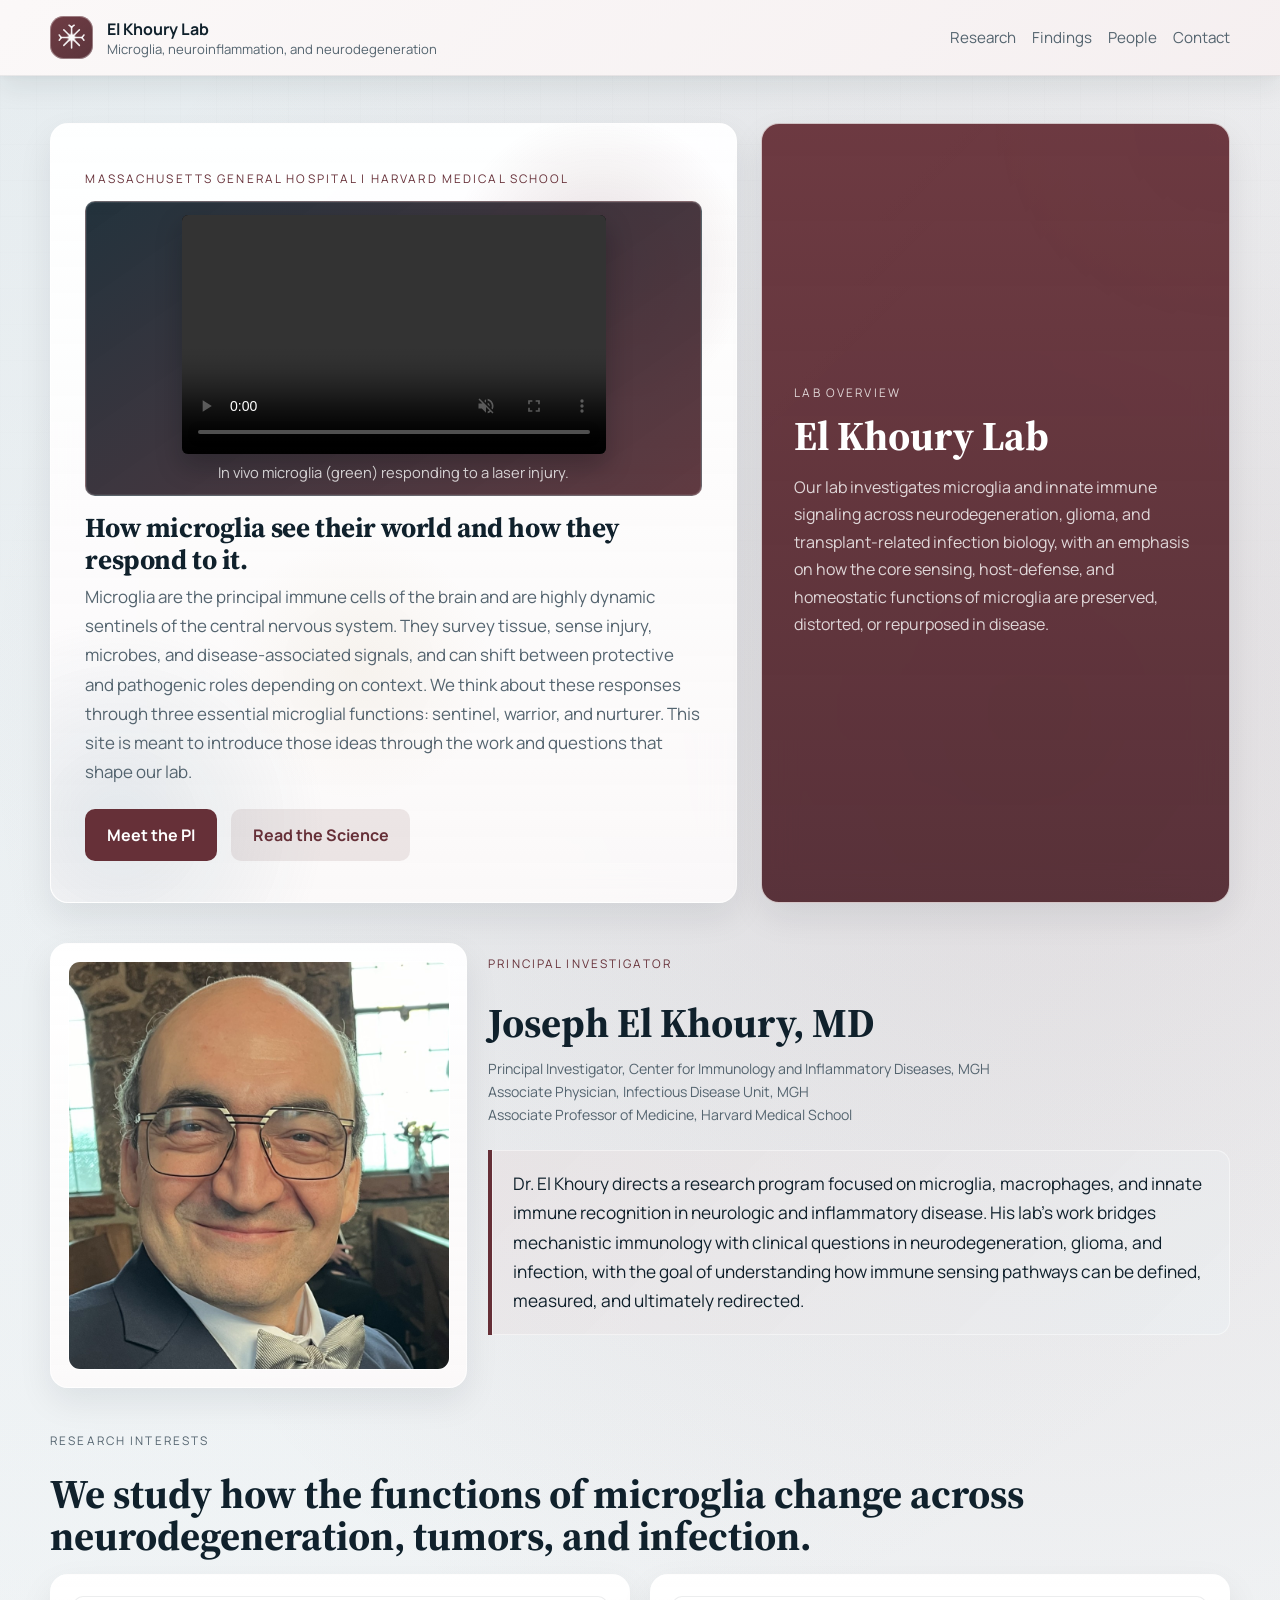
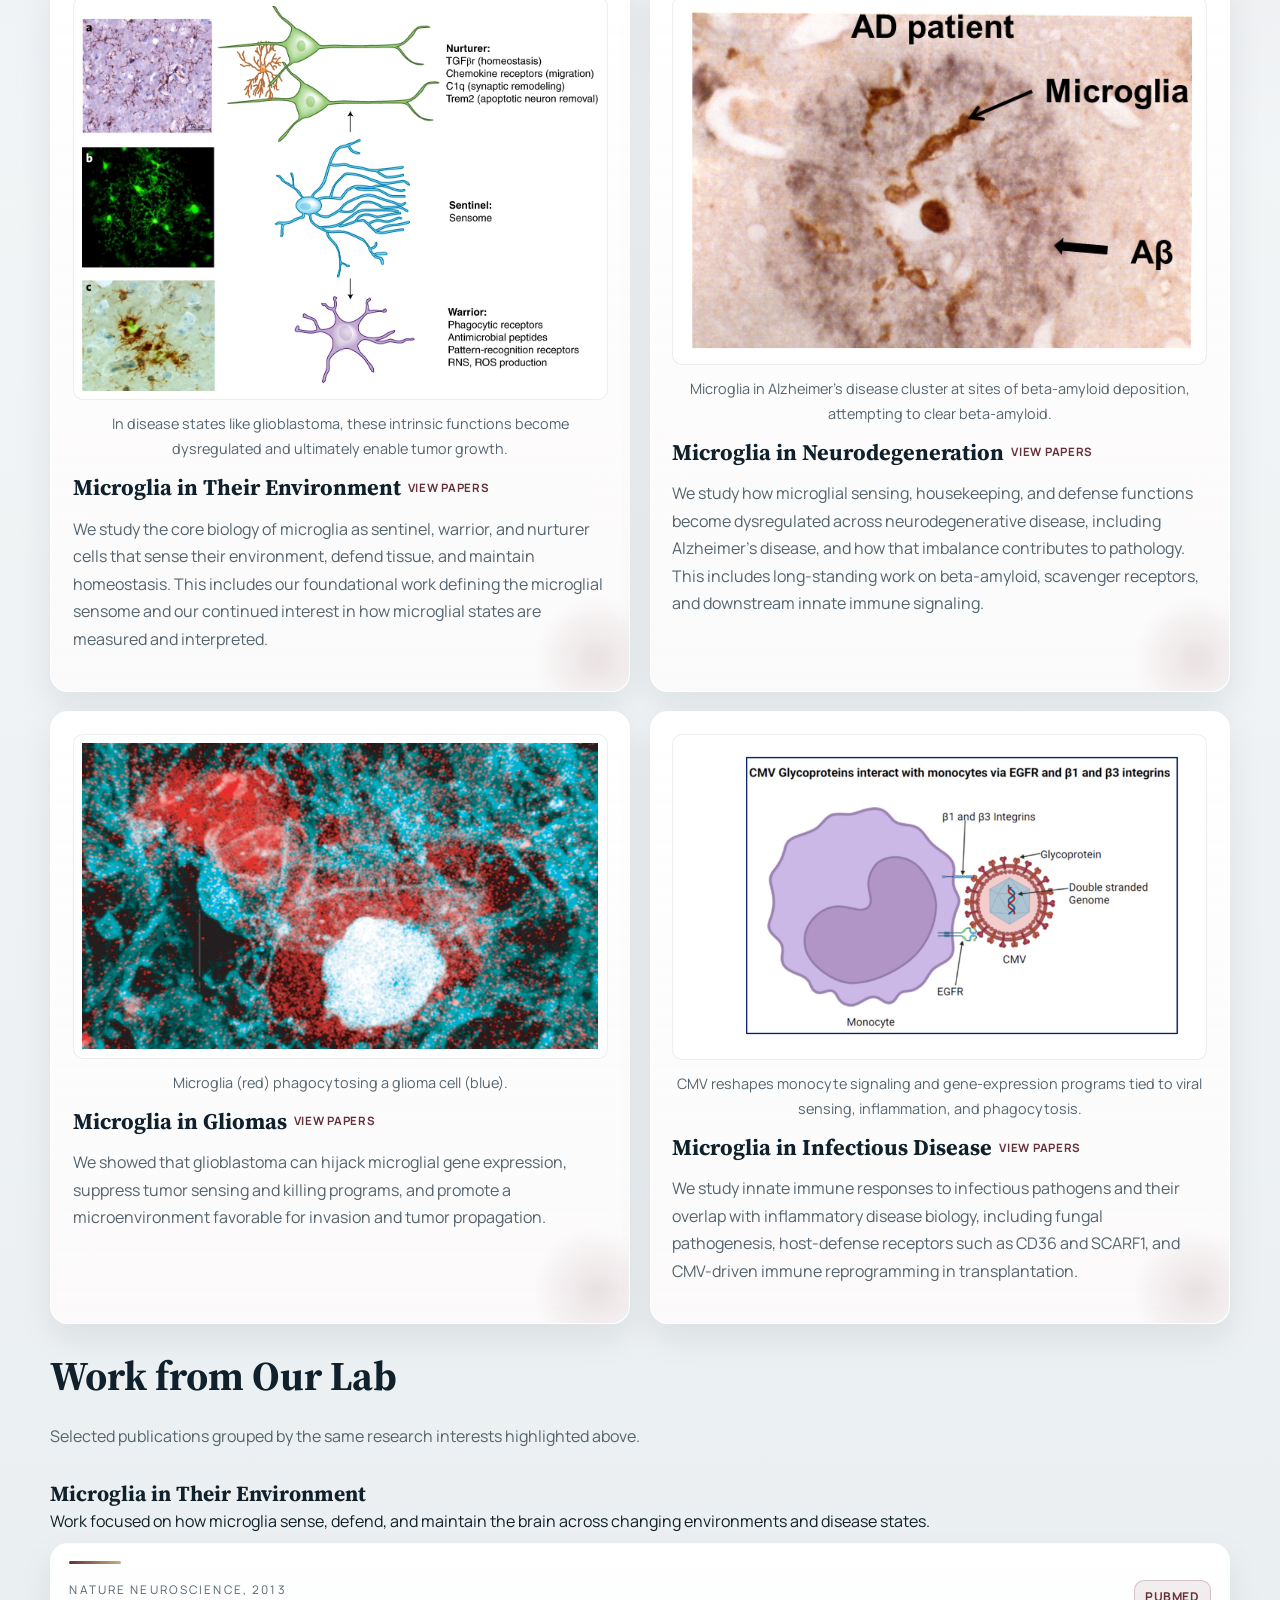
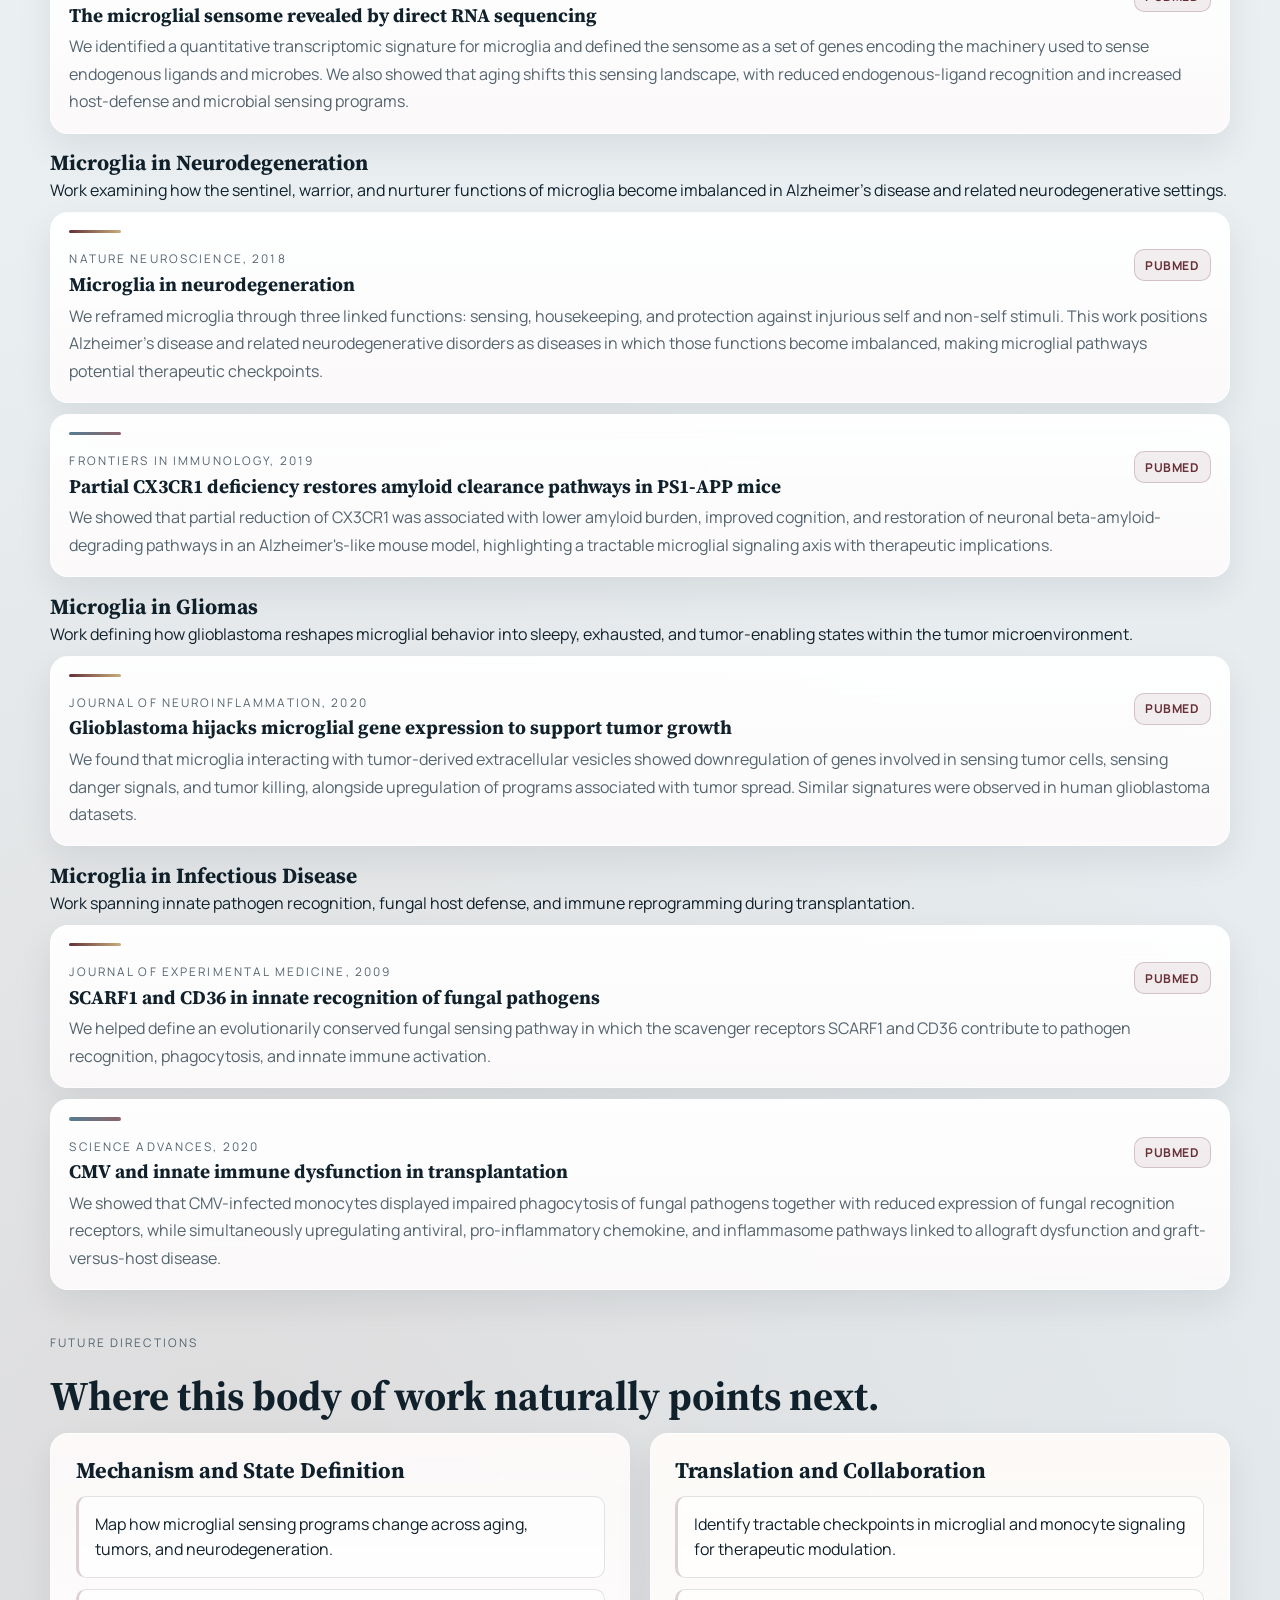
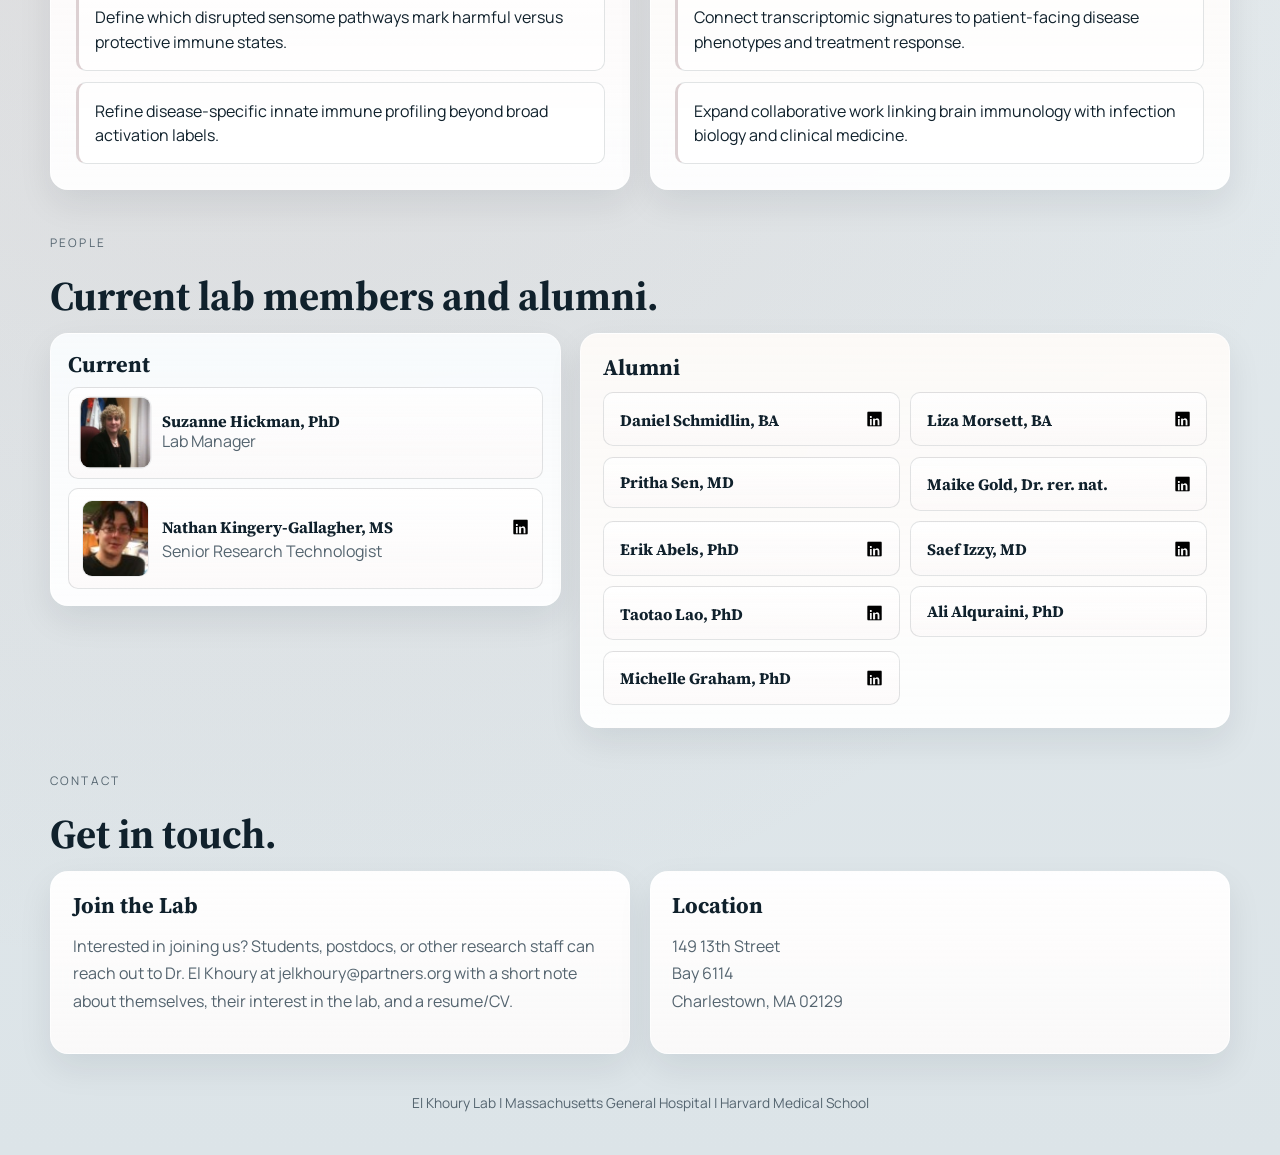
==== index.html @ 95e41a22 "Rename index.html.html to index.html" ====
<!DOCTYPE html>
<html lang="en">
<head>
  <meta charset="UTF-8">
  <meta name="viewport" content="width=device-width, initial-scale=1.0">
  <!--
    Editing guide:
    1. Most text you may want to change is inside the <main> section below.
    2. Search for: HERO TEXT, PI SECTION, RESEARCH INTERESTS, LAB FINDINGS, PEOPLE, or CONTACT.
    3. Replace only the words between tags like <h2>...</h2> or <p>...</p>.
    4. Leave class names alone unless you also want to change the page design.
    5. Image files can be swapped by replacing the file name inside img src="...".
  -->
  <title>El Khoury Lab | Microglia and Neuroinflammation</title>
  <meta
    name="description"
    content="The El Khoury Lab studies neuroinflammation, Alzheimer's disease, glioblastoma, and transplant infections through the lens of microglial and innate immune biology."
  >
  <link rel="preconnect" href="https://fonts.googleapis.com">
  <link rel="preconnect" href="https://fonts.gstatic.com" crossorigin>
  <link href="https://fonts.googleapis.com/css2?family=Manrope:wght@400;500;600;700&family=Source+Serif+4:wght@400;600;700&display=swap" rel="stylesheet">
  <link rel="stylesheet" href="styles.css">
</head>
<body>
  <div class="site-shell">
    <header class="hero" id="top">
      <!-- TOP NAVIGATION -->
      <nav class="topbar">
        <a class="brand" href="#top">
          <span class="brand-mark" aria-hidden="true">
            <svg viewBox="0 0 48 48" role="img" focusable="false">
              <circle cx="24" cy="24" r="5"></circle>
              <path d="M24 19V8"></path>
              <path d="M24 29v11"></path>
              <path d="M19 24H8"></path>
              <path d="M29 24h11"></path>
              <path d="M20.5 20.5 12 12"></path>
              <path d="m27.5 27.5 8.5 8.5"></path>
              <path d="m27.5 20.5 8.5-8.5"></path>
              <path d="m20.5 27.5-8.5 8.5"></path>
              <path d="M24 8 20 5"></path>
              <path d="M24 8 28 5"></path>
              <path d="M40 24 43 20"></path>
              <path d="M40 24 43 28"></path>
              <path d="M8 24 5 20"></path>
              <path d="M8 24 5 28"></path>
            </svg>
          </span>
          <span>
            <strong>El Khoury Lab</strong>
            <em>Microglia, neuroinflammation, and neurodegeneration</em>
          </span>
        </a>
        <button class="menu-toggle" type="button" aria-expanded="false" aria-controls="nav-links">
          Menu
        </button>
        <div class="nav-links" id="nav-links">
          <a href="#research">Research</a>
          <a href="#findings">Findings</a>
          <a href="#team">People</a>
          <a href="#contact">Contact</a>
        </div>
      </nav>

      <div class="hero-grid">
        <!-- HERO TEXT: edit this short front-page introduction -->
        <section class="hero-copy">
          <p class="eyebrow">Massachusetts General Hospital | Harvard Medical School</p>
          <!-- HERO VIDEO -->
          <figure class="hero-video-placeholder">
            <video
              class="hero-video"
              autoplay
              muted
              loop
              playsinline
              controls
              preload="metadata"
            >
              <source src="microglia_green_motion.mp4" type="video/mp4">
            </video>
            <figcaption>In vivo microglia (green) responding to a laser injury.</figcaption>
          </figure>
          <h1 class="hero-title">How microglia see their world and how they respond to it.</h1>
          <p class="hero-intro">
            Microglia are the principal immune cells of the brain and are highly dynamic sentinels of the
            central nervous system. They survey tissue, sense injury, microbes, and disease-associated signals,
            and can shift between protective and pathogenic roles depending on context. We think about these responses
            through three essential microglial functions: sentinel, warrior, and nurturer. This site is meant to
            introduce those ideas through the work and questions that shape our lab.
          </p>
          <div class="hero-actions">
            <a class="button button-primary" href="#pi-spotlight">Meet the PI</a>
            <a class="button button-secondary" href="#findings">Read the Science</a>
          </div>
        </section>

        <!-- HERO SIDE PANEL: brief summary of the lab -->
        <aside class="hero-panel">
          <p class="panel-kicker">Lab Overview</p>
          <h2>El Khoury Lab</h2>
          <p>
            Our lab investigates microglia and innate immune signaling across neurodegeneration,
            glioma, and transplant-related infection biology, with an emphasis on how the core sensing,
            host-defense, and homeostatic functions of microglia are preserved, distorted, or repurposed in disease.
          </p>
        </aside>
      </div>
    </header>

    <main>
      <!-- PI SECTION -->
      <section class="section spotlight-grid" id="pi-spotlight">
        <div class="portrait-card">
          <img class="portrait-photo" src="Joe_cropped_v4.png" alt="Joseph El Khoury, MD">
        </div>
        <div class="spotlight-copy">
          <p class="eyebrow">Principal Investigator</p>
          <!-- PI NAME -->
          <h2>Joseph El Khoury, MD</h2>
          <!-- PI TITLES -->
          <div class="pi-titles" aria-label="Professional titles">
            <p>Principal Investigator, Center for Immunology and Inflammatory Diseases, MGH</p>
            <p>Associate Physician, Infectious Disease Unit, MGH</p>
            <p>Associate Professor of Medicine, Harvard Medical School</p>
          </div>
          <!-- PI BIO -->
          <p class="lead">
            Dr. El Khoury directs a research program focused on microglia, macrophages, and innate immune
            recognition in neurologic and inflammatory disease. His lab's work bridges mechanistic immunology with
            clinical questions in neurodegeneration, glioma, and infection, with the goal of
            understanding how immune sensing pathways can be defined, measured, and ultimately redirected.
          </p>
        </div>
      </section>

      <!-- RESEARCH INTERESTS -->
      <section class="section" id="research">
        <div class="section-heading">
          <p class="eyebrow">Research Interests</p>
          <h2>We study how the functions of microglia change across neurodegeneration, tumors, and infection.</h2>
        </div>
        <div class="cards two-up research-grid">
          <!-- RESEARCH CARD 1 -->
          <article class="card topic-card">
            <div class="inline-figure wide-figure">
              <button
                class="figure-zoom"
                type="button"
                aria-label="Enlarge microglia functions figure"
              >
                <img
                  src="microglia_functions.webp"
                  alt="Figure summarizing microglial functions as nurturer, sentinel, and warrior"
                >
              </button>
            </div>
            <p class="inline-figure-caption">In disease states like glioblastoma, these intrinsic functions become dysregulated and ultimately enable tumor growth.</p>
            <h3><a class="topic-link" href="#findings-microglia">Microglia in Their Environment</a></h3>
            <p>
              We study the core biology of microglia as sentinel, warrior, and nurturer cells that sense their environment,
              defend tissue, and maintain homeostasis. This includes our foundational work defining the microglial sensome
              and our continued interest in how microglial states are measured and interpreted.
            </p>
          </article>
          <!-- RESEARCH CARD 2 -->
          <article class="card topic-card">
            <div class="inline-figure wide-figure">
              <button class="figure-zoom" type="button" aria-label="Enlarge amyloid plaque and microglia image">
                <img src="neurodegeneration_elkhoury_panel_v9.png" alt="Microglia clustered around beta-amyloid deposition in Alzheimer's disease tissue">
              </button>
            </div>
            <p class="inline-figure-caption">Microglia in Alzheimer's disease cluster at sites of beta-amyloid deposition, attempting to clear beta-amyloid.</p>
            <h3><a class="topic-link" href="#findings-neurodegeneration">Microglia in Neurodegeneration</a></h3>
            <p>
              We study how microglial sensing, housekeeping, and defense functions become dysregulated across
              neurodegenerative disease, including Alzheimer's disease, and how that imbalance contributes to pathology.
              This includes long-standing work on beta-amyloid, scavenger receptors, and downstream innate immune signaling.
            </p>
          </article>
          <!-- RESEARCH CARD 3 -->
          <article class="card topic-card">
            <div class="inline-figure wide-figure">
              <button class="figure-zoom" type="button" aria-label="Enlarge microglia phagocytosing a glioma cell image">
                <img src="glioma_phagocytosis_panel_b_v11.png" alt="Microglia in red phagocytosing a glioma cell in blue">
              </button>
            </div>
            <p class="inline-figure-caption">Microglia (red) phagocytosing a glioma cell (blue).</p>
            <h3><a class="topic-link" href="#findings-glioma">Microglia in Gliomas</a></h3>
            <p>
              We showed that glioblastoma can hijack microglial gene expression, suppress tumor sensing and killing programs,
              and promote a microenvironment favorable for invasion and tumor propagation.
            </p>
          </article>
          <!-- RESEARCH CARD 4 -->
          <article class="card topic-card">
            <div class="inline-figure wide-figure infection-figure">
              <button class="figure-zoom" type="button" aria-label="Enlarge infectious disease figure">
                <img
                  src="infectious_cmv_monocyte_cartoon_v7.png"
                  alt="Cartoon showing CMV interacting with a monocyte through receptor-mediated signaling"
                >
              </button>
            </div>
            <p class="inline-figure-caption">CMV reshapes monocyte signaling and gene-expression programs tied to viral sensing, inflammation, and phagocytosis.</p>
            <h3><a class="topic-link" href="#findings-infection">Microglia in Infectious Disease</a></h3>
            <p>
              We study innate immune responses to infectious pathogens and their overlap with inflammatory disease biology,
              including fungal pathogenesis, host-defense receptors such as CD36 and SCARF1, and CMV-driven immune
              reprogramming in transplantation.
            </p>
          </article>
        </div>
      </section>

      <!-- LAB FINDINGS -->
      <section class="section findings-section" id="findings">
        <div class="section-heading">
          <h2>Work from Our Lab</h2>
          <p>Selected publications grouped by the same research interests highlighted above.</p>
        </div>
        <div class="findings-groups">
          <!-- FINDINGS GROUP 1 -->
          <section class="findings-group" id="findings-microglia">
            <div class="findings-group-heading">
              <h3>Microglia in Their Environment</h3>
              <p>Work focused on how microglia sense, defend, and maintain the brain across changing environments and disease states.</p>
            </div>
            <div class="findings-list">
              <article class="finding-card">
                <div>
                  <p class="finding-label">Nature Neuroscience, 2013</p>
                  <h3>The microglial sensome revealed by direct RNA sequencing</h3>
                  <a class="pubmed-button" href="https://pubmed.ncbi.nlm.nih.gov/24162652/" target="_blank" rel="noopener noreferrer">PubMed</a>
                </div>
                <p>
                  We identified a quantitative transcriptomic signature for microglia and defined the sensome as a set of
                  genes encoding the machinery used to sense endogenous ligands and microbes. We also showed that aging
                  shifts this sensing landscape, with reduced endogenous-ligand recognition and increased host-defense and microbial
                  sensing programs.
                </p>
              </article>
            </div>
          </section>

          <!-- FINDINGS GROUP 2 -->
          <section class="findings-group" id="findings-neurodegeneration">
            <div class="findings-group-heading">
              <h3>Microglia in Neurodegeneration</h3>
              <p>Work examining how the sentinel, warrior, and nurturer functions of microglia become imbalanced in Alzheimer's disease and related neurodegenerative settings.</p>
            </div>
            <div class="findings-list">
              <article class="finding-card">
                <div>
                  <p class="finding-label">Nature Neuroscience, 2018</p>
                  <h3>Microglia in neurodegeneration</h3>
                  <a class="pubmed-button" href="https://pubmed.ncbi.nlm.nih.gov/30258234/" target="_blank" rel="noopener noreferrer">PubMed</a>
                </div>
                <p>
                  We reframed microglia through three linked functions: sensing, housekeeping, and protection against
                  injurious self and non-self stimuli. This work positions Alzheimer's disease and related neurodegenerative disorders
                  as diseases in which those functions become imbalanced, making microglial pathways potential therapeutic checkpoints.
                </p>
              </article>
              <article class="finding-card">
                <div>
                  <p class="finding-label">Frontiers in Immunology, 2019</p>
                  <h3>Partial CX3CR1 deficiency restores amyloid clearance pathways in PS1-APP mice</h3>
                  <a class="pubmed-button" href="https://pubmed.ncbi.nlm.nih.gov/31849963/" target="_blank" rel="noopener noreferrer">PubMed</a>
                </div>
                <p>
                  We showed that partial reduction of CX3CR1 was associated with lower amyloid burden, improved cognition,
                  and restoration of neuronal beta-amyloid-degrading pathways in an Alzheimer's-like mouse model, highlighting a tractable
                  microglial signaling axis with therapeutic implications.
                </p>
              </article>
            </div>
          </section>

          <!-- FINDINGS GROUP 3 -->
          <section class="findings-group" id="findings-glioma">
            <div class="findings-group-heading">
              <h3>Microglia in Gliomas</h3>
              <p>Work defining how glioblastoma reshapes microglial behavior into sleepy, exhausted, and tumor-enabling states within the tumor microenvironment.</p>
            </div>
            <div class="findings-list">
              <article class="finding-card">
                <div>
                  <p class="finding-label">Journal of Neuroinflammation, 2020</p>
                  <h3>Glioblastoma hijacks microglial gene expression to support tumor growth</h3>
                  <a class="pubmed-button" href="https://pubmed.ncbi.nlm.nih.gov/32299465/" target="_blank" rel="noopener noreferrer">PubMed</a>
                </div>
                <p>
                  We found that microglia interacting with tumor-derived extracellular vesicles showed downregulation
                  of genes involved in sensing tumor cells, sensing danger signals, and tumor killing, alongside upregulation of programs
                  associated with tumor spread. Similar signatures were observed in human glioblastoma datasets.
                </p>
              </article>
            </div>
          </section>

          <!-- FINDINGS GROUP 4 -->
          <section class="findings-group" id="findings-infection">
            <div class="findings-group-heading">
              <h3>Microglia in Infectious Disease</h3>
              <p>Work spanning innate pathogen recognition, fungal host defense, and immune reprogramming during transplantation.</p>
            </div>
            <div class="findings-list">
              <article class="finding-card">
                <div>
                  <p class="finding-label">Journal of Experimental Medicine, 2009</p>
                  <h3>SCARF1 and CD36 in innate recognition of fungal pathogens</h3>
                  <a class="pubmed-button" href="https://pubmed.ncbi.nlm.nih.gov/19237602/" target="_blank" rel="noopener noreferrer">PubMed</a>
                </div>
                <p>
                  We helped define an evolutionarily conserved fungal sensing pathway in which the scavenger receptors
                  SCARF1 and CD36 contribute to pathogen recognition, phagocytosis, and innate immune activation.
                </p>
              </article>
              <article class="finding-card">
                <div>
                  <p class="finding-label">Science Advances, 2020</p>
                  <h3>CMV and innate immune dysfunction in transplantation</h3>
                  <a class="pubmed-button" href="https://pubmed.ncbi.nlm.nih.gov/32494628/" target="_blank" rel="noopener noreferrer">PubMed</a>
                </div>
                <p>
                  We showed that CMV-infected monocytes displayed impaired phagocytosis of fungal pathogens
                  together with reduced expression of fungal recognition receptors, while simultaneously upregulating antiviral,
                  pro-inflammatory chemokine, and inflammasome pathways linked to allograft dysfunction and graft-versus-host disease.
                </p>
              </article>
            </div>
          </section>
        </div>
      </section>

      <!-- FUTURE DIRECTIONS -->
      <section class="section future-section">
        <div class="section-heading">
          <p class="eyebrow">Future Directions</p>
          <h2>Where this body of work naturally points next.</h2>
        </div>
        <div class="cards two-up">
          <article class="card future-card">
            <h3>Mechanism and State Definition</h3>
            <ul class="plain-list">
              <li>Map how microglial sensing programs change across aging, tumors, and neurodegeneration.</li>
              <li>Define which disrupted sensome pathways mark harmful versus protective immune states.</li>
              <li>Refine disease-specific innate immune profiling beyond broad activation labels.</li>
            </ul>
          </article>
          <article class="card future-card">
            <h3>Translation and Collaboration</h3>
            <ul class="plain-list">
              <li>Identify tractable checkpoints in microglial and monocyte signaling for therapeutic modulation.</li>
              <li>Connect transcriptomic signatures to patient-facing disease phenotypes and treatment response.</li>
              <li>Expand collaborative work linking brain immunology with infection biology and clinical medicine.</li>
            </ul>
          </article>
        </div>
      </section>

      <!-- PEOPLE -->
      <section class="section people-section" id="team">
        <div class="section-heading">
          <p class="eyebrow">People</p>
          <h2>Current lab members and alumni.</h2>
        </div>
        <div class="people-grid">
          <article class="people-column">
            <h3>Current</h3>
            <div class="member-list">
              <!-- CURRENT MEMBER 1 -->
              <!-- CURRENT MEMBER 1 -->
              <article class="member-card">
                <img class="person-photo person-photo-suzanne" src="Suzanne.jpg" alt="Suzanne Hickman, PhD">
                <div>
                  <h4>Suzanne Hickman, PhD</h4>
                  <p>Lab Manager</p>
                </div>
              </article>
              <!-- CURRENT MEMBER 2 -->
              <article class="member-card">
                <img class="person-photo" src="Nathan.jpg" alt="Nathan Kingery-Gallagher, MS">
                <div>
                  <h4 class="alumni-name-with-link">
                    <span>Nathan Kingery-Gallagher, MS</span>
                    <a class="alumni-link-icon" href="https://www.linkedin.com/in/nathan-kingery/" target="_blank" rel="noopener noreferrer" aria-label="Nathan Kingery-Gallagher LinkedIn">
                      <img src="linkedinlogo.png" alt="">
                    </a>
                  </h4>
                  <p>Senior Research Technologist</p>
                </div>
              </article>
            </div>
          </article>

          <article class="people-column">
            <h3>Alumni</h3>
            <div class="alumni-list">
              <!-- ALUMNI: add or remove names here -->
              <article class="alumni-card">
                <h4 class="alumni-name-with-link">
                  <span>Daniel Schmidlin, BA</span>
                  <a class="alumni-link-icon" href="https://www.linkedin.com/in/daniel-schmidlin-1a1220297/" target="_blank" rel="noopener noreferrer" aria-label="Daniel Schmidlin LinkedIn">
                    <img src="linkedinlogo.png" alt="">
                  </a>
                </h4>
              </article>
              <article class="alumni-card">
                <h4 class="alumni-name-with-link">
                  <span>Liza Morsett, BA</span>
                  <a class="alumni-link-icon" href="https://www.linkedin.com/in/liza-morsett-127aab62/" target="_blank" rel="noopener noreferrer" aria-label="Liza Morsett LinkedIn">
                    <img src="linkedinlogo.png" alt="">
                  </a>
                </h4>
              </article>
              <article class="alumni-card">
                <h4>Pritha Sen, MD</h4>
              </article>
              <article class="alumni-card">
                <h4 class="alumni-name-with-link">
                  <span>Maike Gold, Dr. rer. nat.</span>
                  <a class="alumni-link-icon" href="https://de.linkedin.com/in/maike-gold-284a24109/" target="_blank" rel="noopener noreferrer" aria-label="Maike Gold LinkedIn">
                    <img src="linkedinlogo.png" alt="">
                  </a>
                </h4>
              </article>
              <article class="alumni-card">
                <h4 class="alumni-name-with-link">
                  <span>Erik Abels, PhD</span>
                  <a class="alumni-link-icon" href="https://nl.linkedin.com/in/erik-abels-98936a85/" target="_blank" rel="noopener noreferrer" aria-label="Erik Abels LinkedIn">
                    <img src="linkedinlogo.png" alt="">
                  </a>
                </h4>
              </article>
              <article class="alumni-card">
                <h4 class="alumni-name-with-link">
                  <span>Saef Izzy, MD</span>
                  <a class="alumni-link-icon" href="https://www.linkedin.com/in/saef-izzy-a8a484a5/" target="_blank" rel="noopener noreferrer" aria-label="Saef Izzy LinkedIn">
                    <img src="linkedinlogo.png" alt="">
                  </a>
                </h4>
              </article>
              <article class="alumni-card">
                <h4 class="alumni-name-with-link">
                  <span>Taotao Lao, PhD</span>
                  <a class="alumni-link-icon" href="https://www.linkedin.com/in/taotao-lao-46593b2a/" target="_blank" rel="noopener noreferrer" aria-label="Taotao Lao LinkedIn">
                    <img src="linkedinlogo.png" alt="">
                  </a>
                </h4>
              </article>
              <article class="alumni-card">
                <h4>Ali Alquraini, PhD</h4>
              </article>
              <article class="alumni-card">
                <h4 class="alumni-name-with-link">
                  <span>Michelle Graham, PhD</span>
                  <a class="alumni-link-icon" href="https://www.linkedin.com/in/michelle-graham-841a9831/" target="_blank" rel="noopener noreferrer" aria-label="Michelle Graham LinkedIn">
                    <img src="linkedinlogo.png" alt="">
                  </a>
                </h4>
              </article>
            </div>
          </article>
        </div>
      </section>

      <!-- CONTACT -->
      <section class="section contact-section" id="contact">
        <div class="section-heading">
          <p class="eyebrow">Contact</p>
          <h2>Get in touch.</h2>
        </div>
        <div class="cards two-up">
          <!-- CONTACT CARD: recruiting / inquiries -->
          <article class="card">
            <h3>Join the Lab</h3>
            <p>
              Interested in joining us? Students, postdocs, or other research staff can reach out to Dr. El Khoury at
              <a href="mailto:jelkhoury@partners.org">jelkhoury@partners.org</a> with a short note about themselves,
              their interest in the lab, and a resume/CV.
            </p>
          </article>
          <!-- CONTACT CARD: lab location -->
          <article class="card">
            <h3>Location</h3>
            <p>
              149 13th Street<br>
              Bay 6114<br>
              Charlestown, MA 02129
            </p>
          </article>
        </div>
      </section>

      <p class="institutional-line">El Khoury Lab | Massachusetts General Hospital | Harvard Medical School</p>
    </main>
  </div>

  <div class="image-modal" id="image-modal" aria-hidden="true">
    <button class="modal-close" type="button" aria-label="Close enlarged image">Close</button>
    <img src="" alt="">
  </div>

  <script src="script.js"></script>
</body>
</html>
---- styles.css ----
:root {
  --bg: #edf1f3;
  --bg-deep: #dce4e8;
  --surface: rgba(255, 255, 255, 0.76);
  --surface-strong: #ffffff;
  --ink: #10212c;
  --muted: #54646f;
  --line: rgba(16, 33, 44, 0.12);
  --accent: #663038;
  --accent-soft: #a97880;
  --accent-gold: #b69352;
  --accent-blue: #557d92;
  --accent-rose: #b88274;
  --navy: #173243;
  --teal: #315867;
  --fog: #f7f9fa;
  --shadow: 0 14px 34px rgba(12, 25, 33, 0.08);
  --radius-xl: 18px;
  --radius-lg: 14px;
  --radius-md: 10px;
  --max-width: 1180px;
}

* {
  box-sizing: border-box;
}

html {
  scroll-behavior: smooth;
  scroll-padding-top: 6rem;
}

body {
  margin: 0;
  font-family: "Manrope", sans-serif;
  color: var(--ink);
  background:
    radial-gradient(circle at top left, rgba(85, 125, 146, 0.11), transparent 30%),
    radial-gradient(circle at 82% 12%, rgba(102, 48, 56, 0.13), transparent 20%),
    radial-gradient(circle at 18% 78%, rgba(184, 130, 116, 0.12), transparent 24%),
    linear-gradient(180deg, #f8fafb 0%, var(--bg) 46%, var(--bg-deep) 100%);
}

body::before {
  content: "";
  position: fixed;
  inset: 0;
  pointer-events: none;
  background-image: linear-gradient(rgba(16, 33, 44, 0.025) 1px, transparent 1px),
    linear-gradient(90deg, rgba(16, 33, 44, 0.025) 1px, transparent 1px);
  background-size: 36px 36px;
  mask-image: linear-gradient(180deg, rgba(0, 0, 0, 0.35), transparent 85%);
}

img,
video {
  display: block;
  max-width: 100%;
}

a {
  color: inherit;
  text-decoration: none;
}

.site-shell {
  min-height: 100vh;
}

.hero,
.section {
  width: min(calc(100% - 2rem), var(--max-width));
  margin: 0 auto;
}

.hero {
  padding: 1.2rem 0 1.4rem;
}

.topbar {
  position: fixed;
  top: 0;
  left: 50%;
  transform: translateX(-50%);
  width: 100%;
  z-index: 20;
  display: flex;
  align-items: center;
  justify-content: space-between;
  gap: 1rem;
  padding: 1rem max(1rem, calc((100% - var(--max-width)) / 2));
  margin-top: 0;
  background:
    linear-gradient(135deg, rgba(251, 248, 248, 0.98), rgba(245, 239, 240, 0.98)),
    #f8fafb;
  border: 0;
  border-bottom: 1px solid rgba(16, 33, 44, 0.08);
  backdrop-filter: none;
  border-radius: 0;
  box-shadow:
    0 12px 28px rgba(16, 33, 44, 0.08),
    0 2px 6px rgba(16, 33, 44, 0.04);
}

.brand {
  display: inline-flex;
  align-items: center;
  gap: 0.85rem;
  min-width: 0;
}

.brand strong,
.brand em {
  display: block;
}

.brand strong {
  font-size: 1rem;
}

.brand em {
  font-style: normal;
  font-size: 0.82rem;
  color: var(--muted);
}

.brand-mark {
  display: grid;
  place-items: center;
  width: 2.7rem;
  height: 2.7rem;
  border-radius: 0.85rem;
  background:
    radial-gradient(circle at 50% 50%, rgba(255, 255, 255, 0.9), transparent 18%),
    linear-gradient(145deg, rgba(102, 48, 56, 0.94), rgba(74, 31, 39, 0.9));
  box-shadow: inset 0 0 0 1px rgba(255, 255, 255, 0.35);
}

.brand-mark svg {
  width: 1.95rem;
  height: 1.95rem;
  fill: none;
  stroke: rgba(255, 255, 255, 0.92);
  stroke-linecap: round;
  stroke-linejoin: round;
  stroke-width: 2.4;
}

.brand-mark svg circle {
  fill: rgba(255, 255, 255, 0.92);
  stroke: none;
}

.nav-links {
  display: flex;
  align-items: center;
  gap: 1rem;
}

.nav-links a {
  font-size: 0.95rem;
  color: var(--muted);
}

.nav-links a:hover,
.nav-links a:focus-visible {
  color: var(--ink);
}

.menu-toggle {
  display: none;
  border: 0;
  background: var(--accent);
  color: white;
  border-radius: var(--radius-md);
  padding: 0.8rem 1rem;
  font: inherit;
}

.hero-grid {
  display: grid;
  grid-template-columns: 1.32fr 0.9fr;
  gap: 1.5rem;
  align-items: stretch;
  padding-top: 6.5rem;
}

.hero-copy,
.hero-panel,
.card,
.portrait-card,
.people-column,
.finding-card {
  background:
    linear-gradient(180deg, rgba(255, 255, 255, 0.84), rgba(251, 248, 248, 0.72)),
    var(--surface);
  border: 1px solid rgba(255, 255, 255, 0.7);
  border-radius: var(--radius-xl);
  box-shadow: var(--shadow);
  backdrop-filter: blur(16px);
}

.hero-copy,
.hero-panel,
.card,
.portrait-card,
.people-column,
.finding-card {
  animation: fade-up 0.7s ease both;
}

.hero-copy {
  padding: 2.15rem;
  position: relative;
  overflow: hidden;
}

.hero-copy::before {
  content: "";
  position: absolute;
  inset: 0;
  background:
    radial-gradient(circle at 80% 18%, rgba(102, 48, 56, 0.16), transparent 18%),
    radial-gradient(circle at 10% 90%, rgba(85, 125, 146, 0.15), transparent 22%),
    radial-gradient(circle at 45% 70%, rgba(182, 147, 82, 0.08), transparent 20%);
  pointer-events: none;
}

.hero-copy > * {
  position: relative;
}

.eyebrow,
.panel-kicker,
.finding-label,
.topic-tag {
  letter-spacing: 0.18em;
  text-transform: uppercase;
  font-size: 0.74rem;
  color: var(--accent);
}

h1,
h2,
h3,
h4 {
  margin: 0;
  font-family: "Source Serif 4", serif;
  line-height: 1.04;
}

h2 {
  font-size: clamp(2rem, 3.2vw, 3.15rem);
}

h3 {
  font-size: 1.4rem;
}

.hero-intro,
.lead,
.pi-titles,
.section-heading p,
.card p,
.finding-card p,
.member-card p,
.member-card span,
.alumni-card p,
.alumni-card span,
.portrait-caption,
.hero-panel p {
  color: var(--muted);
  line-height: 1.72;
}

.hero-title {
  margin: 0 0 0.45rem;
  max-width: 42rem;
  font-family: "Source Serif 4", serif;
  font-size: clamp(1.35rem, 2.15vw, 1.9rem);
  line-height: 1.14;
  letter-spacing: -0.015em;
  color: var(--ink);
}

.hero-intro {
  margin: 0;
  max-width: 40rem;
  font-size: 1.06rem;
}

.hero-video-placeholder {
  display: grid;
  gap: 0.55rem;
  min-height: 12.2rem;
  margin: 0.85rem 0 1rem;
  padding: 0.8rem;
  border-radius: calc(var(--radius-xl) - 8px);
  background:
    radial-gradient(circle at 28% 36%, rgba(169, 120, 128, 0.34), transparent 11%),
    radial-gradient(circle at 63% 48%, rgba(85, 125, 146, 0.24), transparent 15%),
    radial-gradient(circle at 42% 68%, rgba(182, 147, 82, 0.16), transparent 12%),
    linear-gradient(145deg, rgba(16, 33, 44, 0.92), rgba(74, 31, 39, 0.88));
  border: 1px solid rgba(255, 255, 255, 0.24);
  color: white;
  box-shadow: inset 0 0 0 1px rgba(255, 255, 255, 0.08);
}

.hero-video {
  width: min(100%, 26.5rem);
  aspect-ratio: 426 / 240;
  display: block;
  justify-self: center;
  border-radius: calc(var(--radius-xl) - 12px);
  object-fit: cover;
  background: #050607;
  box-shadow: 0 12px 26px rgba(6, 10, 14, 0.28);
}

.hero-video-placeholder figcaption {
  margin: 0;
  font-size: 0.92rem;
  color: rgba(255, 255, 255, 0.78);
  text-align: center;
}

.pi-titles {
  display: grid;
  gap: 0.22rem;
  margin: -0.2rem 0 0.2rem;
  padding-top: 0;
  font-size: 0.88rem;
  line-height: 1.4;
  color: var(--muted);
}

.pi-titles p {
  margin: 0;
}

.spotlight-copy .lead {
  margin: 0.25rem 0 0;
  padding: 1.2rem 1.3rem;
  border-left: 4px solid var(--accent);
  border-radius: 0 var(--radius-lg) var(--radius-lg) 0;
  background:
    linear-gradient(135deg, rgba(102, 48, 56, 0.09), rgba(85, 125, 146, 0.07)),
    rgba(255, 255, 255, 0.56);
  color: var(--ink);
  font-size: 1.08rem;
  line-height: 1.7;
  box-shadow: inset 0 0 0 1px rgba(255, 255, 255, 0.45);
}

.hero-actions {
  display: flex;
  gap: 0.9rem;
  flex-wrap: wrap;
  margin: 1.45rem 0 0.4rem;
}

.button {
  display: inline-flex;
  align-items: center;
  justify-content: center;
  min-height: 3rem;
  padding: 0.92rem 1.35rem;
  border-radius: var(--radius-md);
  font-weight: 700;
}

.button-primary {
  background: var(--accent);
  color: white;
}

.button-primary:hover,
.button-primary:focus-visible {
  background: #4a1f27;
}

.button-secondary {
  background: rgba(102, 48, 56, 0.1);
  color: var(--accent);
}

.plain-list {
  margin: 0;
  padding: 0;
  list-style: none;
}

.plain-list li {
  padding: 0.95rem 1rem;
  border-radius: var(--radius-md);
  background: rgba(255, 255, 255, 0.62);
  border: 1px solid var(--line);
  border-left: 3px solid rgba(102, 48, 56, 0.22);
}

.hero-panel {
  padding: 2rem;
  display: flex;
  flex-direction: column;
  justify-content: center;
  background:
    linear-gradient(180deg, rgba(102, 48, 56, 0.95), rgba(74, 31, 39, 0.9)),
    radial-gradient(circle at top right, rgba(182, 147, 82, 0.16), transparent 26%),
    linear-gradient(135deg, rgba(255, 255, 255, 0.06), transparent 50%);
  color: white;
}

.hero-panel .panel-kicker,
.hero-panel p,
.hero-panel span {
  color: rgba(255, 255, 255, 0.8);
}

.section {
  padding: 1.15rem 0 0.8rem;
}

.section-heading {
  display: grid;
  gap: 0.6rem;
  margin-bottom: 1rem;
}

.cards {
  display: grid;
  gap: 1.2rem;
}

.two-up {
  grid-template-columns: repeat(2, minmax(0, 1fr));
}

.research-grid {
  align-items: stretch;
}

.card,
.finding-card,
.people-column {
  padding: 1.35rem;
}

.future-section .card:nth-child(1) {
  background:
    linear-gradient(180deg, rgba(252, 248, 248, 0.9), rgba(255, 255, 255, 0.72)),
    var(--surface);
}

.figure-band .card:nth-child(1),
.people-column:first-child {
  background:
    linear-gradient(180deg, rgba(247, 250, 252, 0.9), rgba(255, 255, 255, 0.72)),
    var(--surface);
}

.future-section .card:nth-child(2),
.people-column:last-child {
  background:
    linear-gradient(180deg, rgba(252, 249, 246, 0.9), rgba(255, 255, 255, 0.72)),
    var(--surface);
}

.future-card {
  padding: 1.55rem;
}

.future-card h3 {
  margin-bottom: 0.85rem;
}

.future-card .plain-list {
  display: grid;
  gap: 0.7rem;
}

.future-card .plain-list li {
  line-height: 1.55;
}

.spotlight-grid {
  display: grid;
  grid-template-columns: 0.72fr 1.28fr;
  gap: 1.3rem;
  align-items: stretch;
}

.portrait-card {
  padding: 1.05rem;
}

.portrait-photo {
  width: 100%;
  min-height: 18.5rem;
  border-radius: calc(var(--radius-xl) - 6px);
  object-fit: contain;
  object-position: center top;
  border: 1px solid rgba(255, 255, 255, 0.7);
  box-shadow: inset 0 0 0 1px rgba(255, 255, 255, 0.28);
  background: rgba(255, 255, 255, 0.9);
}

.portrait-placeholder {
  display: grid;
  place-items: center;
  background:
    radial-gradient(circle at 50% 34%, rgba(255, 255, 255, 0.9) 0 12%, transparent 13%),
    radial-gradient(ellipse at 50% 74%, rgba(255, 255, 255, 0.78) 0 22%, transparent 23%),
    linear-gradient(145deg, rgba(102, 48, 56, 0.9), rgba(85, 125, 146, 0.72));
  border-radius: calc(var(--radius-xl) - 6px);
  min-height: 18.5rem;
  color: var(--accent);
  font-weight: 700;
  text-align: center;
  border: 1px solid rgba(255, 255, 255, 0.7);
}

.portrait-initials {
  display: grid;
  place-items: center;
  width: 5.4rem;
  height: 5.4rem;
  border-radius: 50%;
  background: rgba(255, 255, 255, 0.9);
  color: var(--accent);
  font-family: "Source Serif 4", serif;
  font-size: 1.65rem;
  letter-spacing: 0.04em;
  box-shadow: 0 10px 24px rgba(16, 33, 44, 0.12);
}

.portrait-caption {
  padding: 1rem 0 0.35rem;
}

.spotlight-copy {
  display: grid;
  align-content: start;
  gap: 1.1rem;
}

.topic-card {
  position: relative;
  overflow: hidden;
}

.topic-link {
  color: var(--ink);
  text-decoration: none;
  display: inline-flex;
  align-items: center;
  gap: 0.45rem;
}

.topic-link::after {
  content: "View papers";
  font-family: "Manrope", sans-serif;
  font-size: 0.72rem;
  font-weight: 700;
  letter-spacing: 0.06em;
  text-transform: uppercase;
  color: var(--accent);
}

.topic-link:hover,
.topic-link:focus-visible {
  color: var(--accent);
}

.topic-card::after {
  content: "";
  position: absolute;
  width: 8rem;
  height: 8rem;
  right: -2rem;
  bottom: -2rem;
  border-radius: 18px;
  background: radial-gradient(circle, rgba(102, 48, 56, 0.12), transparent 70%);
}

.finding-card:nth-child(odd)::before {
  content: "";
  display: block;
  width: 3.2rem;
  height: 0.22rem;
  border-radius: var(--radius-md);
  background: linear-gradient(90deg, var(--accent), rgba(182, 147, 82, 0.75));
  margin-bottom: 0.55rem;
}

.finding-card:nth-child(even)::before {
  content: "";
  display: block;
  width: 3.2rem;
  height: 0.22rem;
  border-radius: var(--radius-md);
  background: linear-gradient(90deg, var(--accent-blue), rgba(102, 48, 56, 0.75));
  margin-bottom: 0.55rem;
}

.findings-groups {
  display: grid;
  gap: 1.15rem;
}

.findings-group {
  display: grid;
  gap: 0.7rem;
  scroll-margin-top: 7rem;
}

.findings-group-heading {
  display: grid;
  gap: 0.28rem;
}

.findings-group-heading h3,
.findings-group-heading p {
  margin: 0;
}

.findings-group-heading h3 {
  font-size: 1.35rem;
}

.findings-list {
  display: grid;
  gap: 0.7rem;
}

.inline-figure {
  display: grid;
  place-items: center;
  min-height: 12.5rem;
  margin-bottom: 1rem;
  padding: 0.55rem;
  border-radius: calc(var(--radius-xl) - 8px);
  background: rgba(255, 255, 255, 0.9);
  border: 1px solid rgba(16, 33, 44, 0.08);
  overflow: hidden;
}

.figure-zoom {
  display: grid;
  place-items: center;
  width: 100%;
  height: 100%;
  padding: 0;
  border: 0;
  background: transparent;
  cursor: zoom-in;
}

.figure-placeholder {
  display: grid;
  place-items: center;
  width: 100%;
  height: 100%;
  min-height: inherit;
  padding: 1rem;
  text-align: center;
  color: var(--muted);
  font-size: 0.95rem;
  border: 1px dashed rgba(16, 33, 44, 0.18);
  border-radius: calc(var(--radius-xl) - 12px);
  background: linear-gradient(180deg, rgba(255, 255, 255, 0.66), rgba(244, 238, 239, 0.82));
}

.inline-figure-caption {
  margin: -0.25rem 0 0.9rem;
  text-align: center;
  font-size: 0.9rem;
  color: var(--muted);
}

.figure-zoom:focus-visible {
  outline: 3px solid rgba(102, 48, 56, 0.35);
  outline-offset: 3px;
}

.inline-figure img,
.figure-zoom img {
  width: 100%;
  height: 100%;
  object-fit: contain;
}

.wide-figure {
  min-height: 16rem;
}

.gene-figure {
  min-height: 7.5rem;
}

.infection-figure {
  min-height: 16rem;
}

.finding-card {
  display: grid;
  grid-template-columns: 1fr;
  gap: 0.45rem;
  align-items: start;
  padding: 1.05rem 1.15rem;
}

.finding-card > div {
  display: grid;
  grid-template-columns: 1fr auto;
  gap: 0.25rem 0.8rem;
  align-items: start;
}

.finding-card h3 {
  grid-column: 1 / 2;
  font-size: 1.2rem;
  line-height: 1.12;
}

.finding-card p,
.finding-label {
  margin: 0;
}

.finding-label {
  grid-column: 1 / 2;
}

.pubmed-button {
  grid-column: 2 / 3;
  grid-row: 1 / 3;
  align-self: start;
  padding: 0.4rem 0.65rem;
  border: 1px solid rgba(102, 48, 56, 0.22);
  border-radius: var(--radius-md);
  background: rgba(102, 48, 56, 0.08);
  color: var(--accent);
  font-size: 0.76rem;
  font-weight: 700;
  letter-spacing: 0.04em;
  text-transform: uppercase;
}

.pubmed-button:hover,
.pubmed-button:focus-visible {
  background: var(--accent);
  color: white;
}

.people-grid {
  display: grid;
  grid-template-columns: minmax(0, 0.88fr) minmax(0, 1.12fr);
  gap: 1.2rem;
  align-items: start;
}

.member-list,
.alumni-list {
  display: grid;
  gap: 0.65rem;
  margin-top: 0.8rem;
}

.alumni-list {
  grid-template-columns: repeat(2, minmax(0, 1fr));
  align-items: start;
}

.member-card,
.alumni-card {
  padding: 0.85rem 1rem;
  border-radius: var(--radius-md);
  background: linear-gradient(180deg, rgba(255, 255, 255, 0.84), rgba(251, 248, 248, 0.72));
  border: 1px solid var(--line);
}

.alumni-card {
  min-height: 3.2rem;
  display: flex;
  align-items: center;
}

.people-column:first-child {
  padding: 1.15rem 1.05rem 0.95rem;
}

.people-column:first-child .member-list {
  gap: 0.55rem;
  margin-top: 0.65rem;
}

.people-column:first-child .member-card {
  padding: 0.72rem 0.82rem;
}

.member-card {
  display: grid;
  grid-template-columns: 4.2rem 1fr;
  gap: 0.8rem;
  align-items: center;
}

.person-photo,
.person-placeholder {
  display: grid;
  place-items: center;
  width: 4.2rem;
  min-height: 4.2rem;
  border-radius: var(--radius-md);
}

.person-photo {
  object-fit: cover;
  border: 1px solid rgba(16, 33, 44, 0.08);
  background: rgba(255, 255, 255, 0.9);
}

.person-photo-suzanne {
  object-position: center 26%;
  transform: scale(1.08);
}

.person-placeholder {
  background:
    radial-gradient(circle at 50% 32%, rgba(255, 255, 255, 0.9) 0 16%, transparent 17%),
    radial-gradient(ellipse at 50% 78%, rgba(255, 255, 255, 0.72) 0 28%, transparent 29%),
    linear-gradient(145deg, rgba(102, 48, 56, 0.78), rgba(85, 125, 146, 0.64));
  border: 1px solid rgba(16, 33, 44, 0.08);
  color: var(--accent);
  font-size: 0.72rem;
  font-weight: 700;
}

.member-card h4,
.alumni-card h4 {
  margin: 0;
  width: 100%;
}

.alumni-name-with-link {
  display: flex;
  align-items: center;
  justify-content: space-between;
  gap: 0.75rem;
  color: var(--ink);
  width: 100%;
}

.alumni-name-with-link span {
  color: var(--ink);
  min-width: 0;
}

.alumni-link-icon {
  display: inline-flex;
  align-items: center;
  justify-content: center;
  width: 1rem;
  height: 1rem;
  flex: 0 0 auto;
}

.alumni-link-icon img {
  width: 100%;
  height: 100%;
  object-fit: contain;
}

.member-card p,
.alumni-card p {
  margin: 0.12rem 0 0;
  line-height: 1.35;
}

.member-card span,
.alumni-card span {
  display: block;
  margin-top: 0.12rem;
  line-height: 1.45;
}

.is-hidden {
  display: none;
}

.institutional-line {
  width: min(calc(100% - 2rem), var(--max-width));
  margin: 1.5rem auto 2.5rem;
  color: var(--muted);
  font-size: 0.86rem;
  line-height: 1.72;
  text-align: center;
}

.image-modal {
  position: fixed;
  inset: 0;
  z-index: 100;
  display: none;
  place-items: center;
  padding: 5rem 2rem 2rem;
  background: rgba(12, 25, 33, 0.82);
}

.image-modal.is-open {
  display: grid;
}

.image-modal img {
  max-width: min(99vw, 1560px);
  max-height: 95vh;
  object-fit: contain;
  background: white;
  border-radius: var(--radius-lg);
  box-shadow: 0 24px 70px rgba(0, 0, 0, 0.35);
}

.modal-close {
  position: fixed;
  top: 1rem;
  right: 1rem;
  border: 0;
  border-radius: var(--radius-md);
  padding: 0.7rem 0.9rem;
  background: rgba(255, 255, 255, 0.94);
  color: var(--ink);
  font: inherit;
  font-weight: 700;
  cursor: pointer;
}

@keyframes fade-up {
  from {
    opacity: 0;
    transform: translateY(18px);
  }

  to {
    opacity: 1;
    transform: translateY(0);
  }
}

@media (max-width: 980px) {
  .hero-grid,
  .spotlight-grid,
  .two-up,
  .people-grid,
  .finding-card {
    grid-template-columns: 1fr;
  }

  .alumni-list {
    grid-template-columns: 1fr;
  }

}

@media (max-width: 760px) {
  .topbar {
    border-radius: var(--radius-lg);
    align-items: flex-start;
    flex-wrap: wrap;
  }

  .menu-toggle {
    display: inline-flex;
  }

  .nav-links {
    display: none;
    flex-direction: column;
    align-items: flex-start;
    width: 100%;
    padding-top: 0.5rem;
  }

  .nav-links.is-open {
    display: flex;
  }

  .hero-copy,
  .hero-panel,
  .card,
  .people-column,
  .finding-card {
    padding: 1.2rem;
  }

  .hero-grid {
    padding-top: 1.8rem;
  }

}
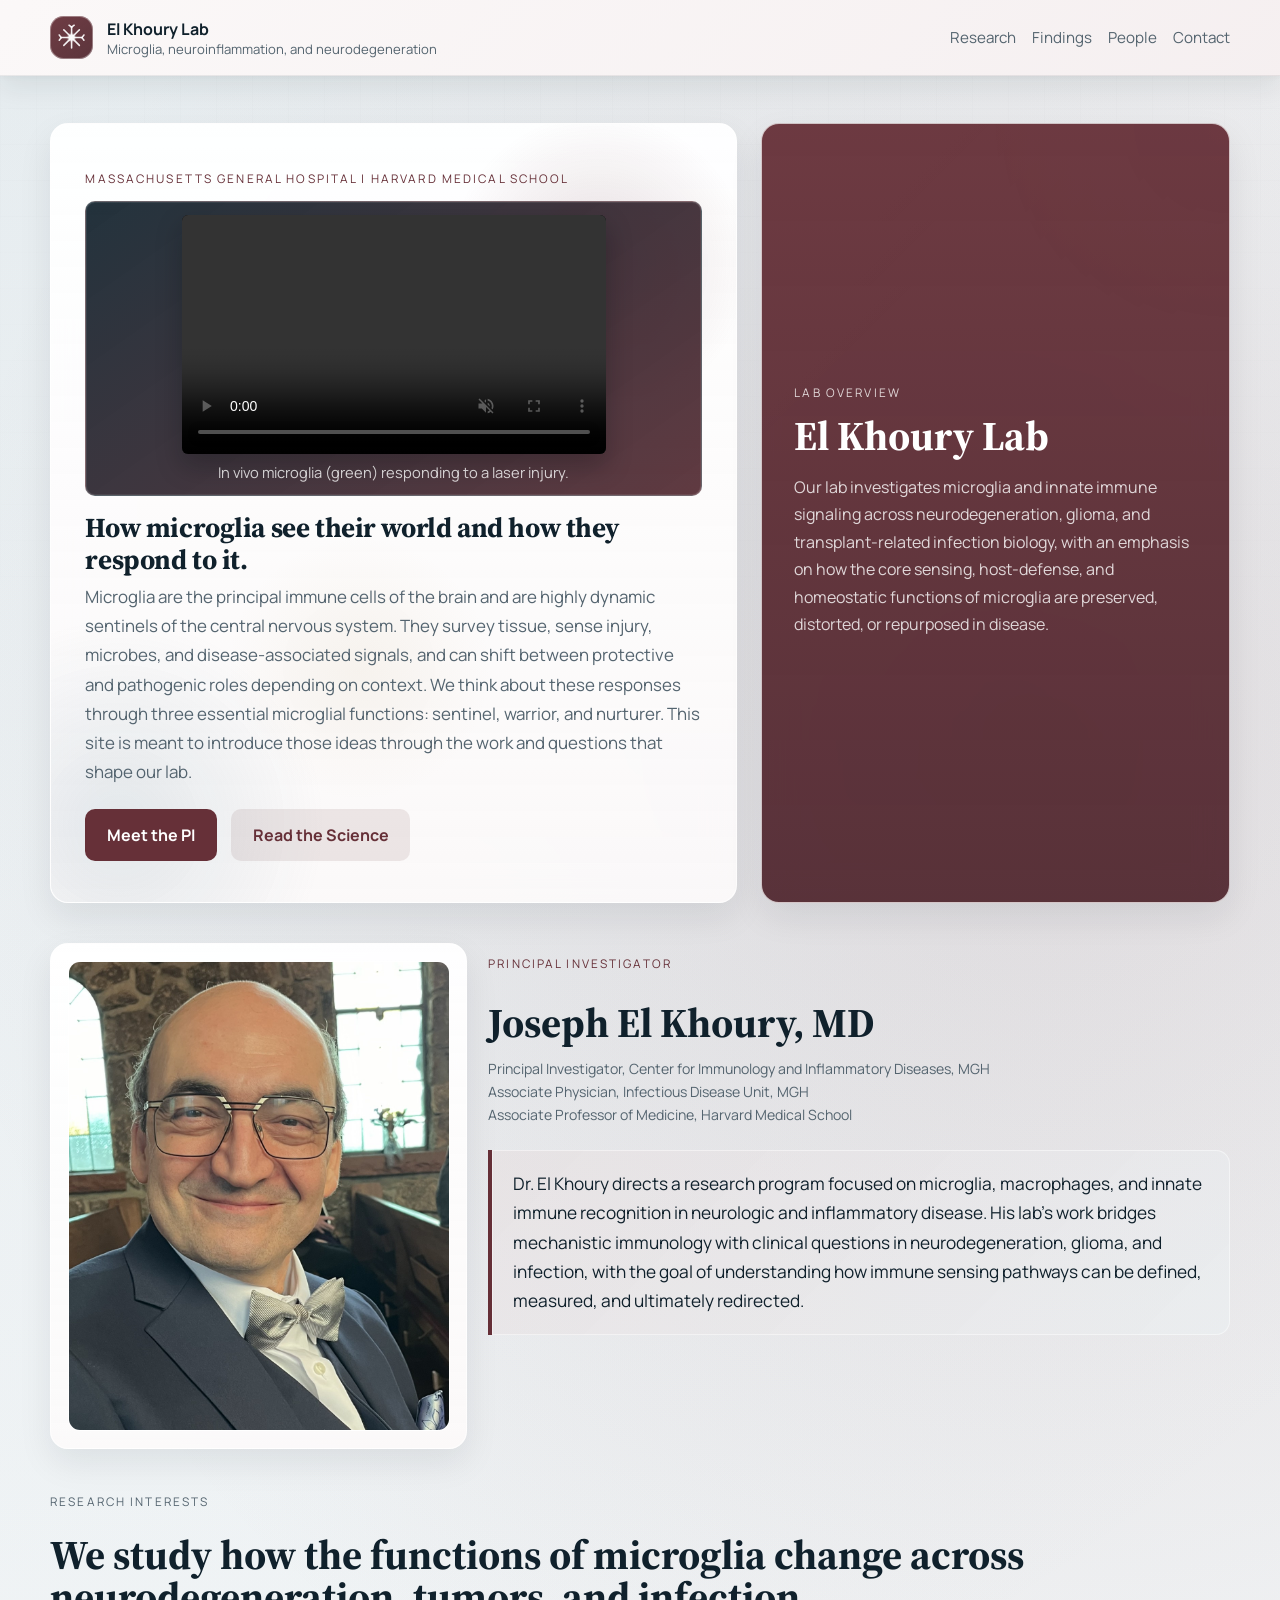
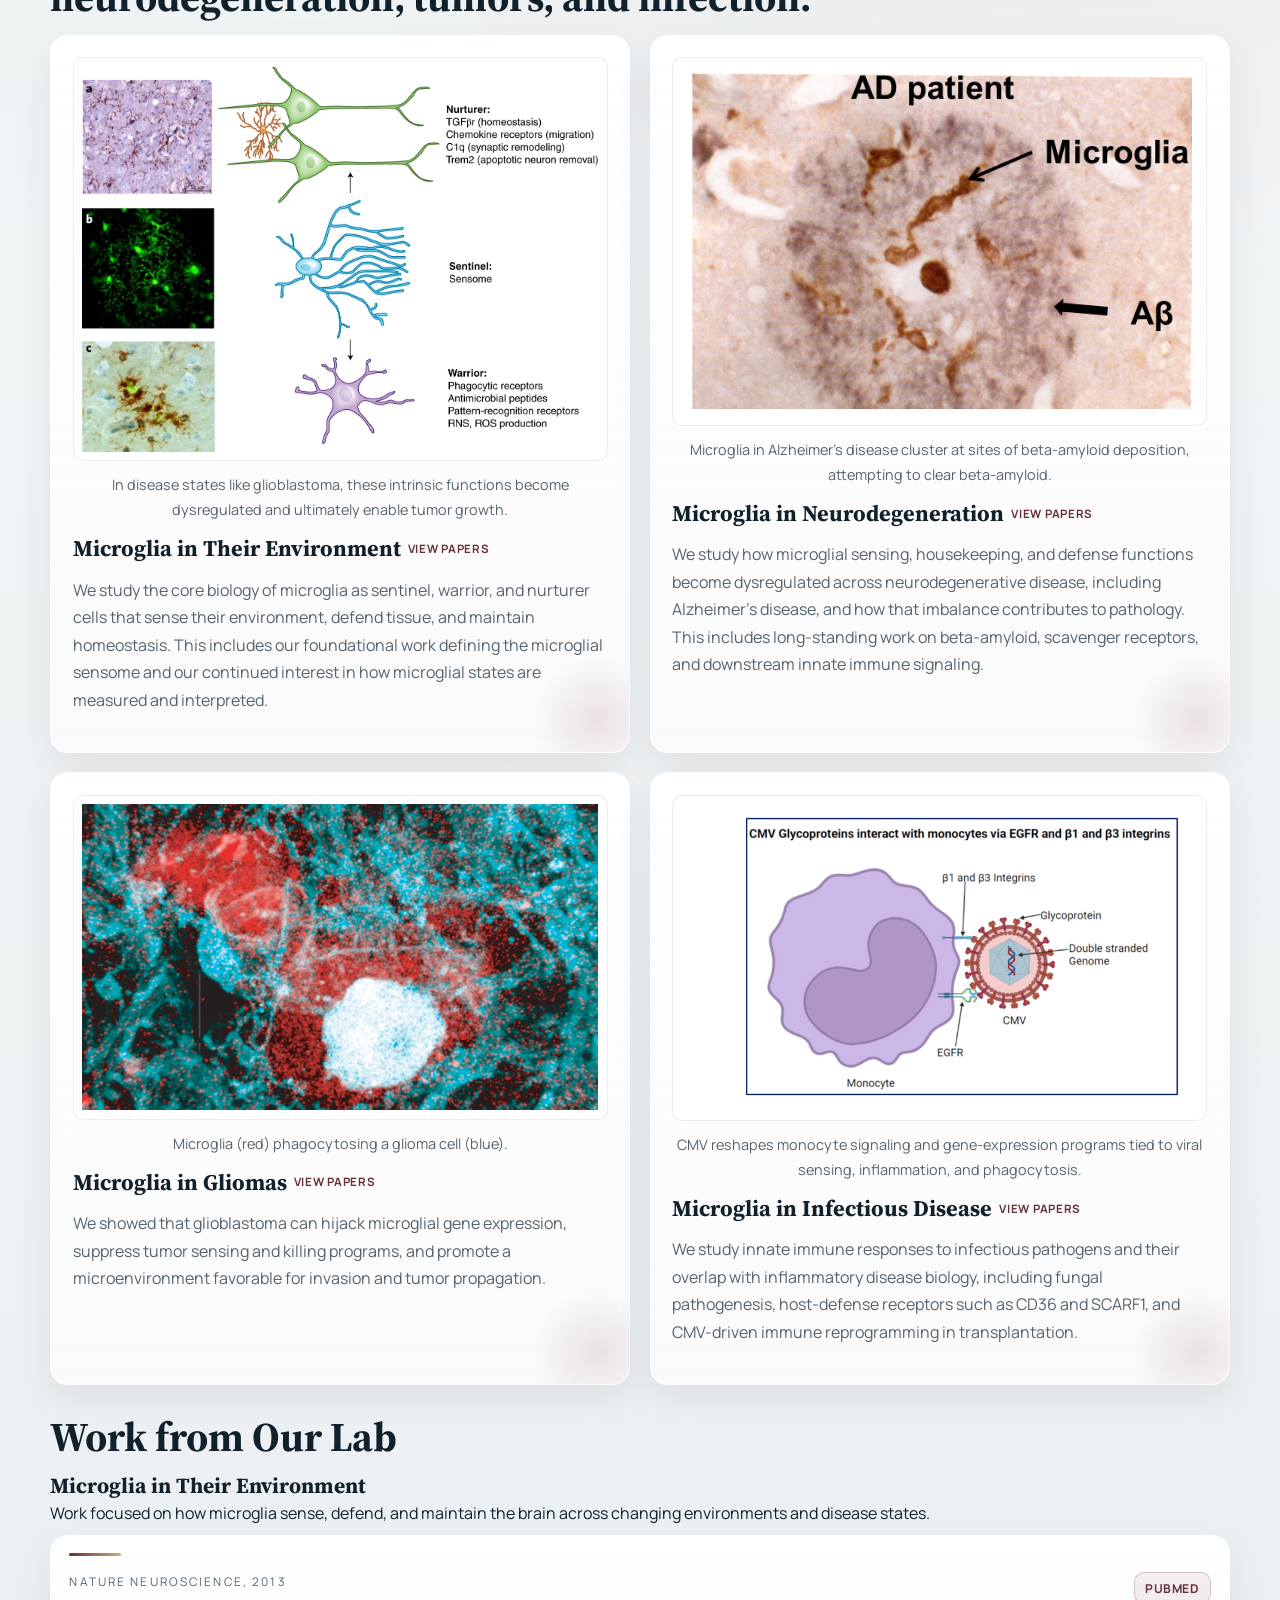
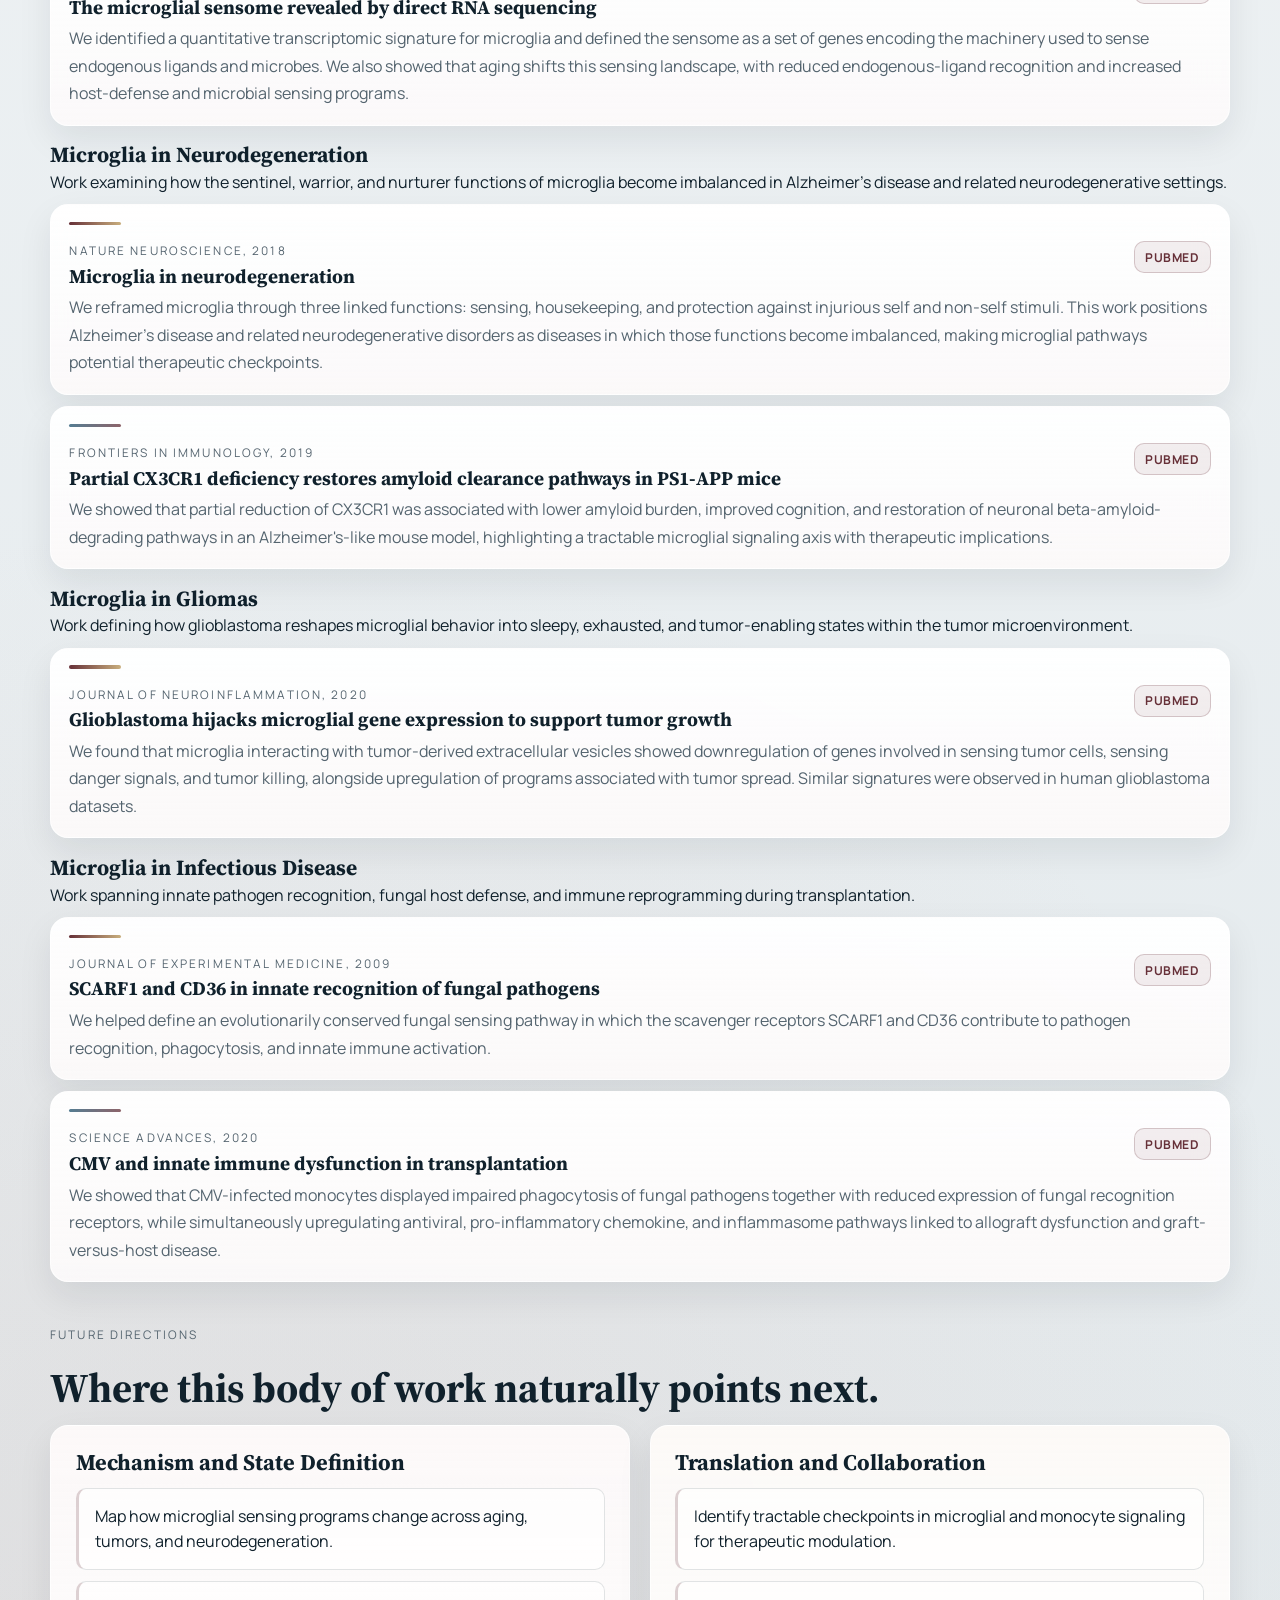
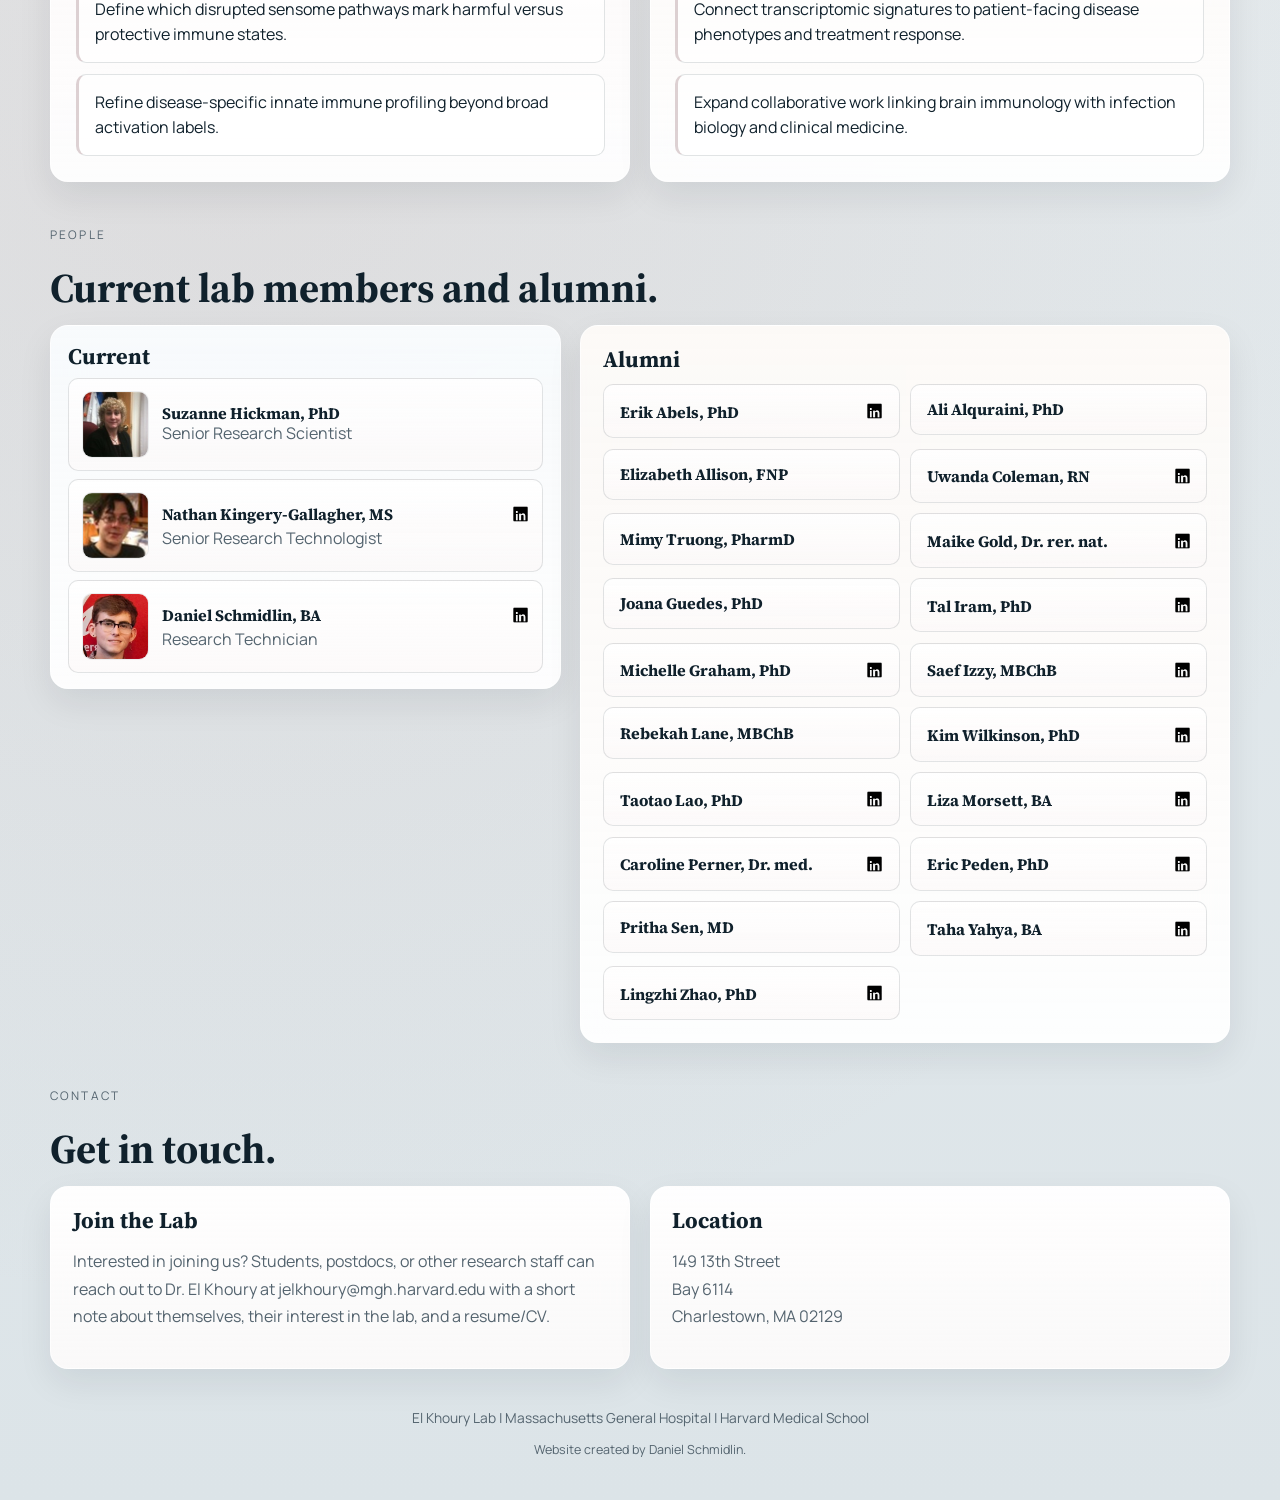
==== commit f28f8f7b: "Add files via upload" ====
--- a/index.html
+++ b/index.html
@@ -112,7 +112,7 @@
       <!-- PI SECTION -->
       <section class="section spotlight-grid" id="pi-spotlight">
         <div class="portrait-card">
-          <img class="portrait-photo" src="Joe_cropped_v4.png" alt="Joseph El Khoury, MD">
+          <img class="portrait-photo" src="Joe_cropped_v5.png" alt="Joseph El Khoury, MD">
         </div>
         <div class="spotlight-copy">
           <p class="eyebrow">Principal Investigator</p>
@@ -217,7 +217,6 @@
       <section class="section findings-section" id="findings">
         <div class="section-heading">
           <h2>Work from Our Lab</h2>
-          <p>Selected publications grouped by the same research interests highlighted above.</p>
         </div>
         <div class="findings-groups">
           <!-- FINDINGS GROUP 1 -->
@@ -373,15 +372,15 @@
               <!-- CURRENT MEMBER 1 -->
               <!-- CURRENT MEMBER 1 -->
               <article class="member-card">
-                <img class="person-photo person-photo-suzanne" src="Suzanne.jpg" alt="Suzanne Hickman, PhD">
+                <img class="person-photo" src="Suzanne_cropped_v2.png" alt="Suzanne Hickman, PhD">
                 <div>
                   <h4>Suzanne Hickman, PhD</h4>
-                  <p>Lab Manager</p>
+                  <p>Senior Research Scientist</p>
                 </div>
               </article>
               <!-- CURRENT MEMBER 2 -->
               <article class="member-card">
-                <img class="person-photo" src="Nathan.jpg" alt="Nathan Kingery-Gallagher, MS">
+                <img class="person-photo" src="Nathan_cropped_v3.png" alt="Nathan Kingery-Gallagher, MS">
                 <div>
                   <h4 class="alumni-name-with-link">
                     <span>Nathan Kingery-Gallagher, MS</span>
@@ -392,6 +391,19 @@
                   <p>Senior Research Technologist</p>
                 </div>
               </article>
+              <!-- CURRENT MEMBER 3 -->
+              <article class="member-card">
+                <img class="person-photo" src="Daniel_cropped_v7.png" alt="Daniel Schmidlin, BA">
+                <div>
+                  <h4 class="alumni-name-with-link">
+                    <span>Daniel Schmidlin, BA</span>
+                    <a class="alumni-link-icon" href="https://www.linkedin.com/in/daniel-schmidlin-1a1220297/" target="_blank" rel="noopener noreferrer" aria-label="Daniel Schmidlin LinkedIn">
+                      <img src="linkedinlogo.png" alt="">
+                    </a>
+                  </h4>
+                  <p>Research Technician</p>
+                </div>
+              </article>
             </div>
           </article>
 
@@ -401,8 +413,79 @@
               <!-- ALUMNI: add or remove names here -->
               <article class="alumni-card">
                 <h4 class="alumni-name-with-link">
-                  <span>Daniel Schmidlin, BA</span>
-                  <a class="alumni-link-icon" href="https://www.linkedin.com/in/daniel-schmidlin-1a1220297/" target="_blank" rel="noopener noreferrer" aria-label="Daniel Schmidlin LinkedIn">
+                  <span>Erik Abels, PhD</span>
+                  <a class="alumni-link-icon" href="https://nl.linkedin.com/in/erik-abels-98936a85/" target="_blank" rel="noopener noreferrer" aria-label="Erik Abels LinkedIn">
+                    <img src="linkedinlogo.png" alt="">
+                  </a>
+                </h4>
+              </article>
+              <article class="alumni-card">
+                <h4>Ali Alquraini, PhD</h4>
+              </article>
+              <article class="alumni-card">
+                <h4>Elizabeth Allison, FNP</h4>
+              </article>
+              <article class="alumni-card">
+                <h4 class="alumni-name-with-link">
+                  <span>Uwanda Coleman, RN</span>
+                  <a class="alumni-link-icon" href="https://www.linkedin.com/in/uwanda-coleman-09457934/" target="_blank" rel="noopener noreferrer" aria-label="Uwanda Coleman LinkedIn">
+                    <img src="linkedinlogo.png" alt="">
+                  </a>
+                </h4>
+              </article>
+              <article class="alumni-card">
+                <h4>Mimy Truong, PharmD</h4>
+              </article>
+              <article class="alumni-card">
+                <h4 class="alumni-name-with-link">
+                  <span>Maike Gold, Dr. rer. nat.</span>
+                  <a class="alumni-link-icon" href="https://de.linkedin.com/in/maike-gold-284a24109/" target="_blank" rel="noopener noreferrer" aria-label="Maike Gold LinkedIn">
+                    <img src="linkedinlogo.png" alt="">
+                  </a>
+                </h4>
+              </article>
+              <article class="alumni-card">
+                <h4>Joana Guedes, PhD</h4>
+              </article>
+              <article class="alumni-card">
+                <h4 class="alumni-name-with-link">
+                  <span>Tal Iram, PhD</span>
+                  <a class="alumni-link-icon" href="https://www.linkedin.com/in/tal-iram-46876442/" target="_blank" rel="noopener noreferrer" aria-label="Tal Iram LinkedIn">
+                    <img src="linkedinlogo.png" alt="">
+                  </a>
+                </h4>
+              </article>
+              <article class="alumni-card">
+                <h4 class="alumni-name-with-link">
+                  <span>Michelle Graham, PhD</span>
+                  <a class="alumni-link-icon" href="https://www.linkedin.com/in/michelle-graham-841a9831/" target="_blank" rel="noopener noreferrer" aria-label="Michelle Graham LinkedIn">
+                    <img src="linkedinlogo.png" alt="">
+                  </a>
+                </h4>
+              </article>
+              <article class="alumni-card">
+                <h4 class="alumni-name-with-link">
+                  <span>Saef Izzy, MBChB</span>
+                  <a class="alumni-link-icon" href="https://www.linkedin.com/in/saef-izzy-a8a484a5/" target="_blank" rel="noopener noreferrer" aria-label="Saef Izzy LinkedIn">
+                    <img src="linkedinlogo.png" alt="">
+                  </a>
+                </h4>
+              </article>
+              <article class="alumni-card">
+                <h4>Rebekah Lane, MBChB</h4>
+              </article>
+              <article class="alumni-card">
+                <h4 class="alumni-name-with-link">
+                  <span>Kim Wilkinson, PhD</span>
+                  <a class="alumni-link-icon" href="https://www.linkedin.com/in/kimwilkinson/" target="_blank" rel="noopener noreferrer" aria-label="Kim Wilkinson LinkedIn">
+                    <img src="linkedinlogo.png" alt="">
+                  </a>
+                </h4>
+              </article>
+              <article class="alumni-card">
+                <h4 class="alumni-name-with-link">
+                  <span>Taotao Lao, PhD</span>
+                  <a class="alumni-link-icon" href="https://www.linkedin.com/in/taotao-lao-46593b2a/" target="_blank" rel="noopener noreferrer" aria-label="Taotao Lao LinkedIn">
                     <img src="linkedinlogo.png" alt="">
                   </a>
                 </h4>
@@ -416,47 +499,36 @@
                 </h4>
               </article>
               <article class="alumni-card">
+                <h4 class="alumni-name-with-link">
+                  <span>Caroline Perner, Dr. med.</span>
+                  <a class="alumni-link-icon" href="https://www.linkedin.com/in/caroline-perner-8902a1217/" target="_blank" rel="noopener noreferrer" aria-label="Caroline Perner LinkedIn">
+                    <img src="linkedinlogo.png" alt="">
+                  </a>
+                </h4>
+              </article>
+              <article class="alumni-card">
+                <h4 class="alumni-name-with-link">
+                  <span>Eric Peden, PhD</span>
+                  <a class="alumni-link-icon" href="https://www.linkedin.com/in/erikpeden/" target="_blank" rel="noopener noreferrer" aria-label="Eric Peden LinkedIn">
+                    <img src="linkedinlogo.png" alt="">
+                  </a>
+                </h4>
+              </article>
+              <article class="alumni-card">
                 <h4>Pritha Sen, MD</h4>
               </article>
               <article class="alumni-card">
                 <h4 class="alumni-name-with-link">
-                  <span>Maike Gold, Dr. rer. nat.</span>
-                  <a class="alumni-link-icon" href="https://de.linkedin.com/in/maike-gold-284a24109/" target="_blank" rel="noopener noreferrer" aria-label="Maike Gold LinkedIn">
-                    <img src="linkedinlogo.png" alt="">
-                  </a>
-                </h4>
-              </article>
-              <article class="alumni-card">
-                <h4 class="alumni-name-with-link">
-                  <span>Erik Abels, PhD</span>
-                  <a class="alumni-link-icon" href="https://nl.linkedin.com/in/erik-abels-98936a85/" target="_blank" rel="noopener noreferrer" aria-label="Erik Abels LinkedIn">
-                    <img src="linkedinlogo.png" alt="">
-                  </a>
-                </h4>
-              </article>
-              <article class="alumni-card">
-                <h4 class="alumni-name-with-link">
-                  <span>Saef Izzy, MD</span>
-                  <a class="alumni-link-icon" href="https://www.linkedin.com/in/saef-izzy-a8a484a5/" target="_blank" rel="noopener noreferrer" aria-label="Saef Izzy LinkedIn">
-                    <img src="linkedinlogo.png" alt="">
-                  </a>
-                </h4>
-              </article>
-              <article class="alumni-card">
-                <h4 class="alumni-name-with-link">
-                  <span>Taotao Lao, PhD</span>
-                  <a class="alumni-link-icon" href="https://www.linkedin.com/in/taotao-lao-46593b2a/" target="_blank" rel="noopener noreferrer" aria-label="Taotao Lao LinkedIn">
-                    <img src="linkedinlogo.png" alt="">
-                  </a>
-                </h4>
-              </article>
-              <article class="alumni-card">
-                <h4>Ali Alquraini, PhD</h4>
-              </article>
-              <article class="alumni-card">
-                <h4 class="alumni-name-with-link">
-                  <span>Michelle Graham, PhD</span>
-                  <a class="alumni-link-icon" href="https://www.linkedin.com/in/michelle-graham-841a9831/" target="_blank" rel="noopener noreferrer" aria-label="Michelle Graham LinkedIn">
+                  <span>Taha Yahya, BA</span>
+                  <a class="alumni-link-icon" href="https://www.linkedin.com/in/taha-yahya-a84aa1274/" target="_blank" rel="noopener noreferrer" aria-label="Taha Yahya LinkedIn">
+                    <img src="linkedinlogo.png" alt="">
+                  </a>
+                </h4>
+              </article>
+              <article class="alumni-card">
+                <h4 class="alumni-name-with-link">
+                  <span>Lingzhi Zhao, PhD</span>
+                  <a class="alumni-link-icon" href="https://www.linkedin.com/in/lingzhi-zhao-7341137/" target="_blank" rel="noopener noreferrer" aria-label="Lingzhi Zhao LinkedIn">
                     <img src="linkedinlogo.png" alt="">
                   </a>
                 </h4>
@@ -478,7 +550,7 @@
             <h3>Join the Lab</h3>
             <p>
               Interested in joining us? Students, postdocs, or other research staff can reach out to Dr. El Khoury at
-              <a href="mailto:jelkhoury@partners.org">jelkhoury@partners.org</a> with a short note about themselves,
+              <a href="mailto:jelkhoury@mgh.harvard.edu">jelkhoury@mgh.harvard.edu</a> with a short note about themselves,
               their interest in the lab, and a resume/CV.
             </p>
           </article>
@@ -495,6 +567,7 @@
       </section>
 
       <p class="institutional-line">El Khoury Lab | Massachusetts General Hospital | Harvard Medical School</p>
+      <p class="site-credit">Website created by Daniel Schmidlin.</p>
     </main>
   </div>
 
--- a/styles.css
+++ b/styles.css
@@ -768,6 +768,7 @@
 
 .alumni-list {
   grid-template-columns: repeat(2, minmax(0, 1fr));
+  grid-auto-flow: row;
   align-items: start;
 }
 
@@ -818,11 +819,6 @@
   object-fit: cover;
   border: 1px solid rgba(16, 33, 44, 0.08);
   background: rgba(255, 255, 255, 0.9);
-}
-
-.person-photo-suzanne {
-  object-position: center 26%;
-  transform: scale(1.08);
 }
 
 .person-placeholder {
@@ -888,14 +884,23 @@
   display: none;
 }
 
-.institutional-line {
-  width: min(calc(100% - 2rem), var(--max-width));
-  margin: 1.5rem auto 2.5rem;
-  color: var(--muted);
-  font-size: 0.86rem;
-  line-height: 1.72;
-  text-align: center;
-}
+.institutional-line {
+  width: min(calc(100% - 2rem), var(--max-width));
+  margin: 1.5rem auto 2.5rem;
+  color: var(--muted);
+  font-size: 0.86rem;
+  line-height: 1.72;
+  text-align: center;
+}
+
+.site-credit {
+  width: min(calc(100% - 2rem), var(--max-width));
+  margin: -1.8rem auto 2.5rem;
+  color: var(--muted);
+  font-size: 0.78rem;
+  line-height: 1.5;
+  text-align: center;
+}
 
 .image-modal {
   position: fixed;
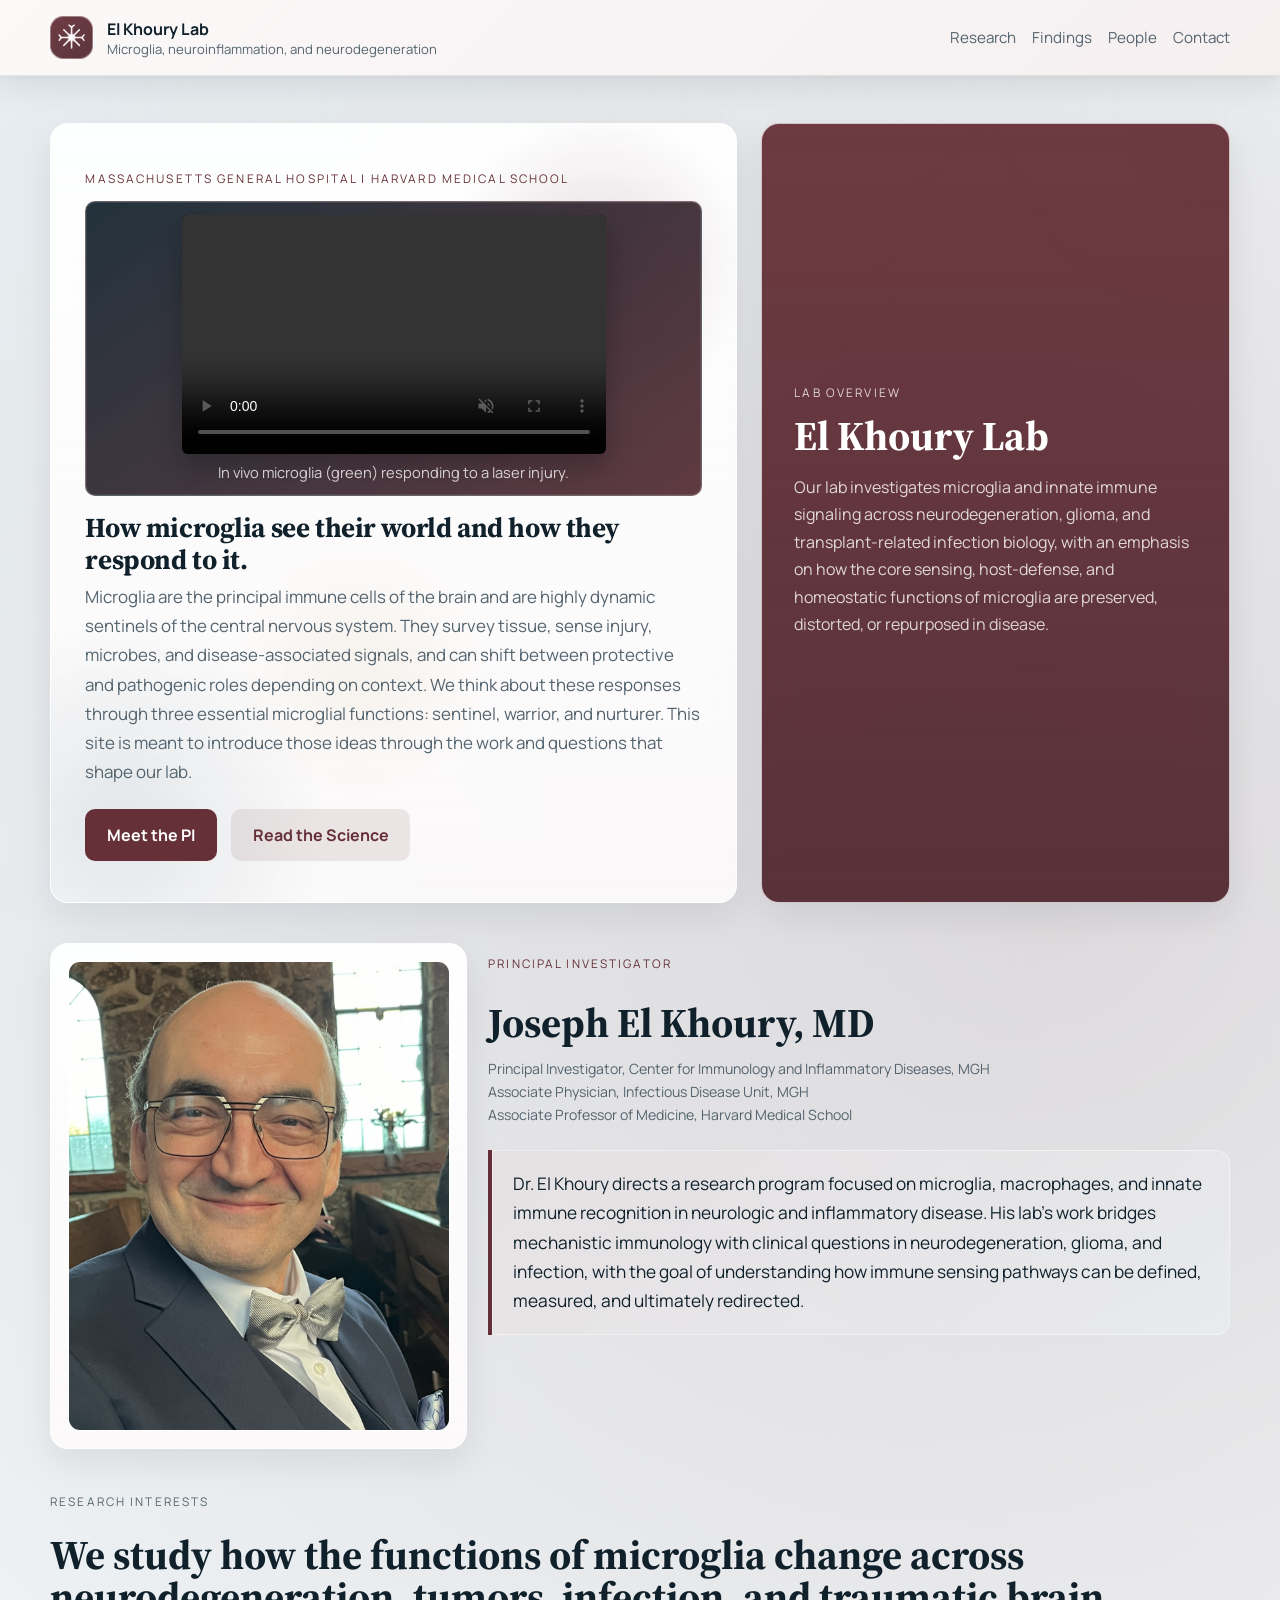
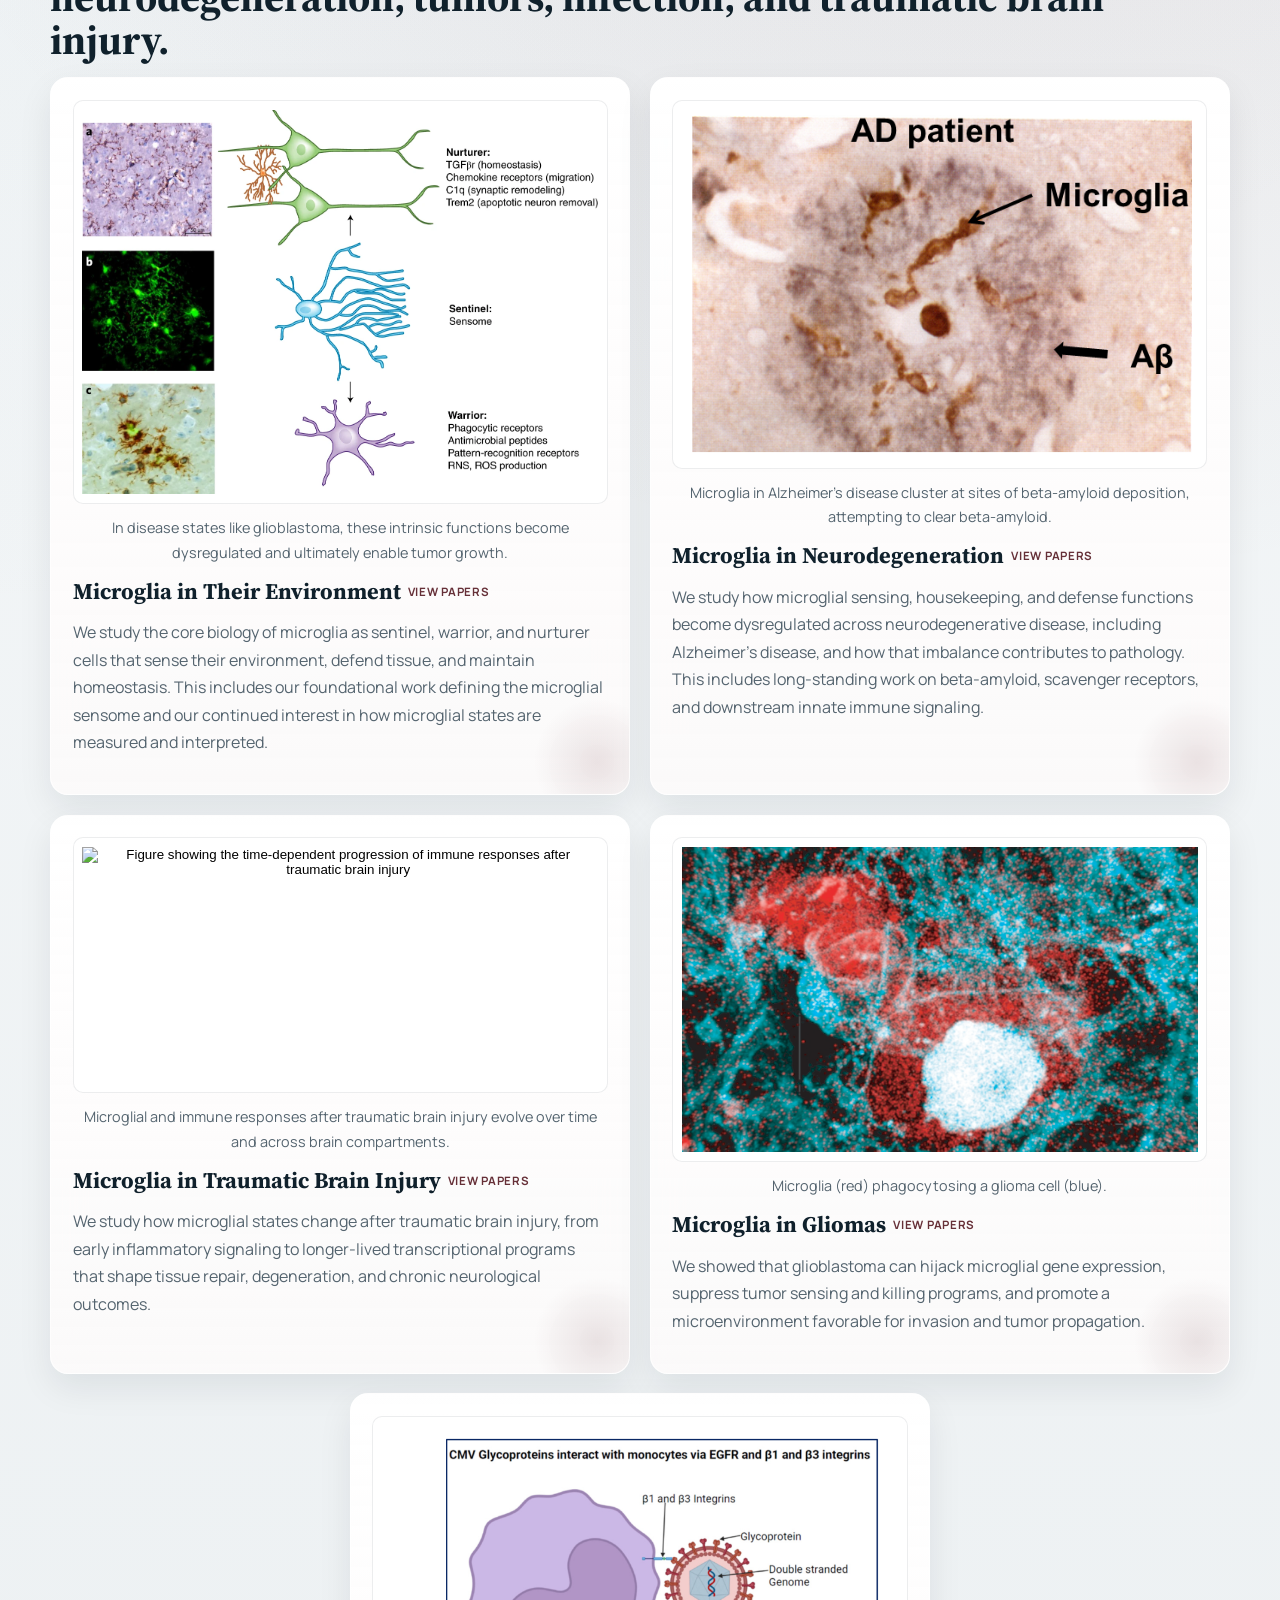
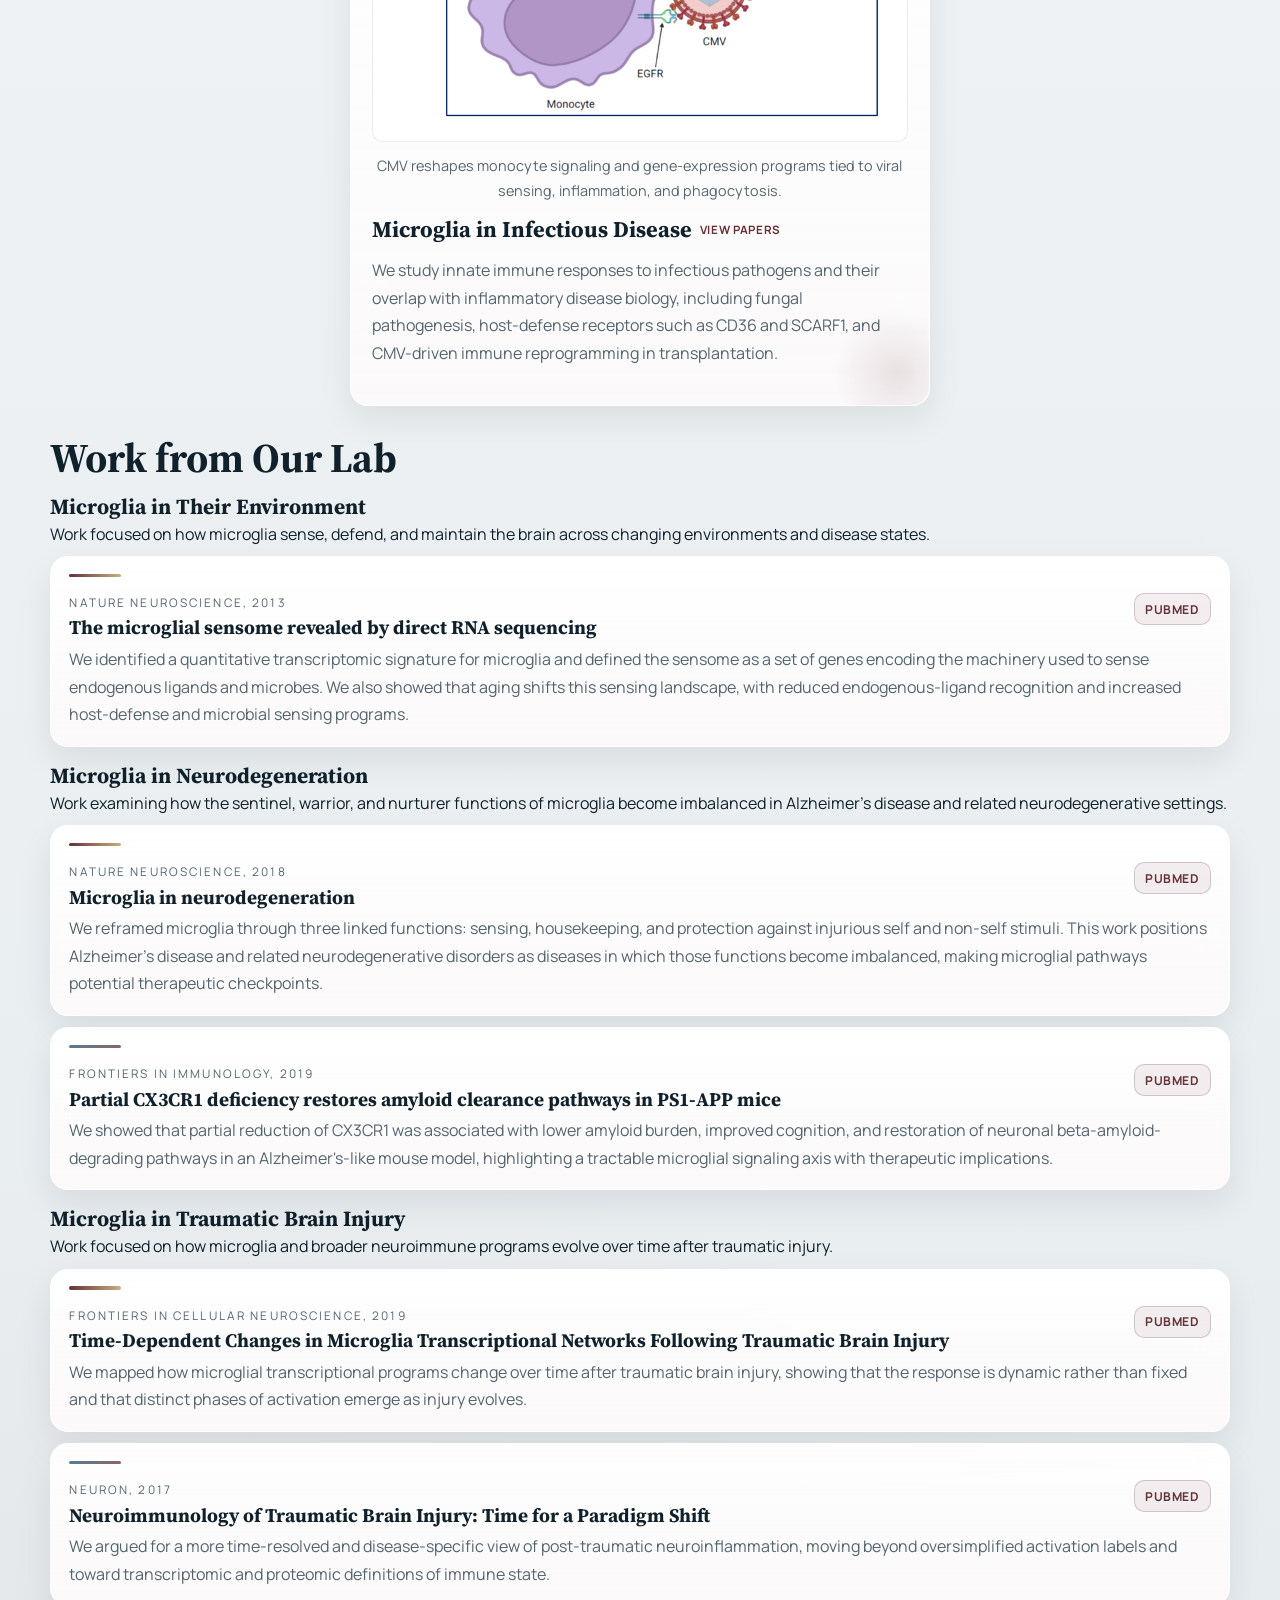
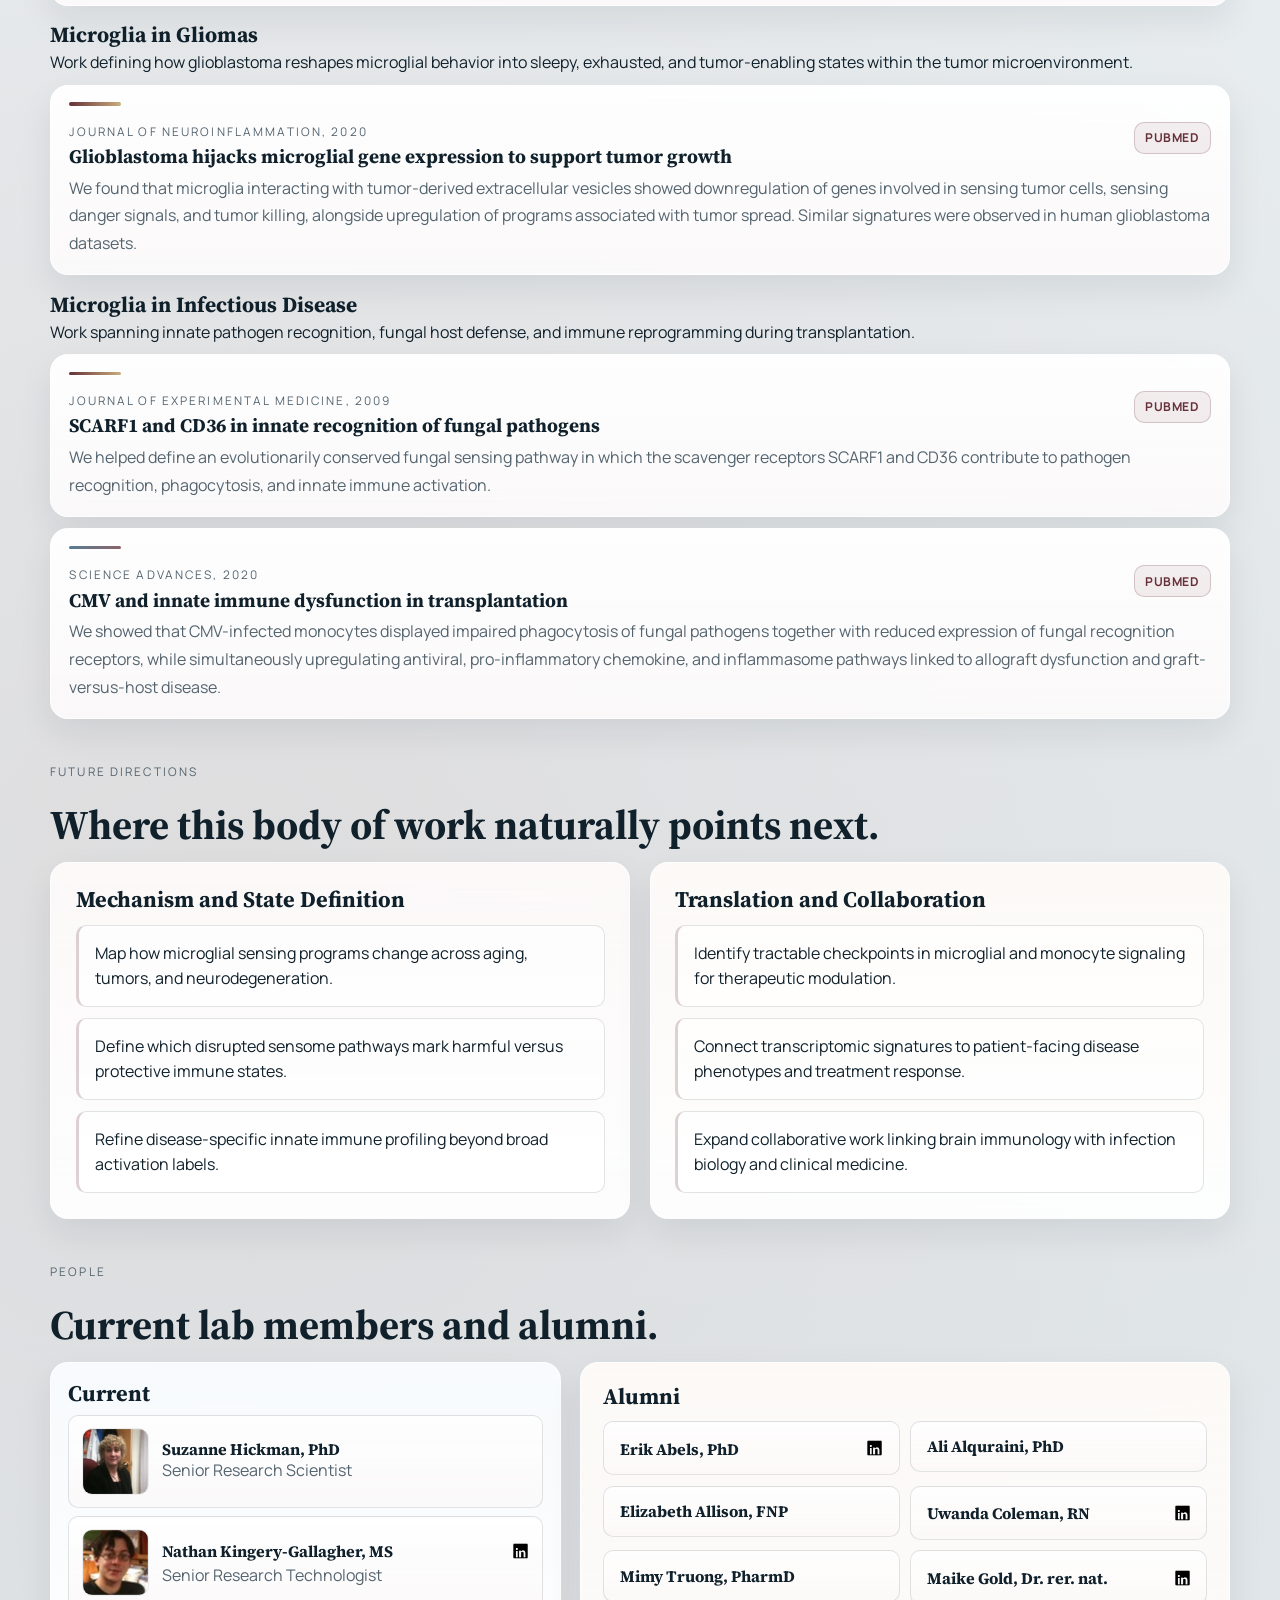
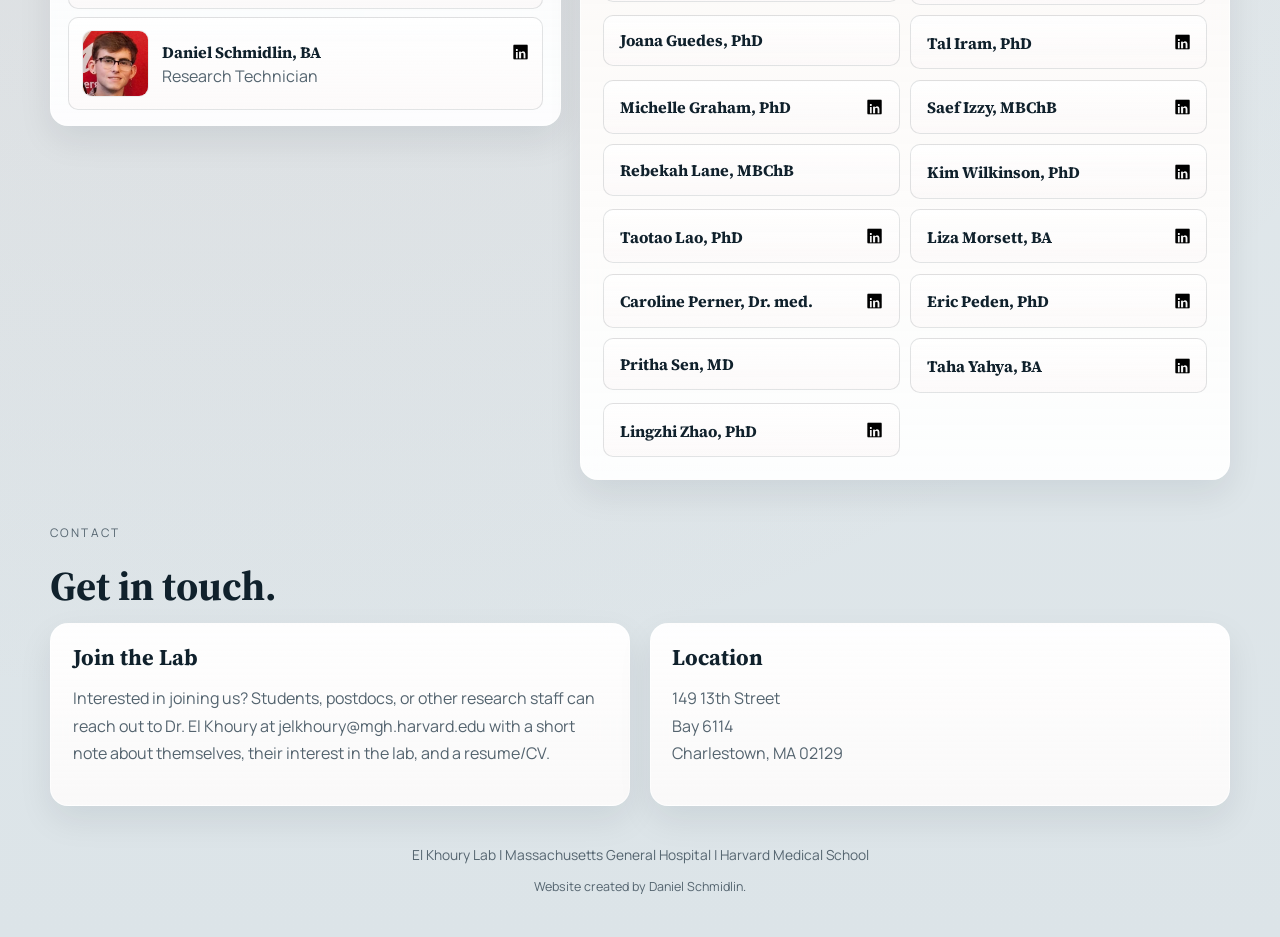
==== commit 795821d5: "Add files via upload" ====
--- a/index.html
+++ b/index.html
@@ -138,7 +138,7 @@
       <section class="section" id="research">
         <div class="section-heading">
           <p class="eyebrow">Research Interests</p>
-          <h2>We study how the functions of microglia change across neurodegeneration, tumors, and infection.</h2>
+          <h2>We study how the functions of microglia change across neurodegeneration, tumors, infection, and traumatic brain injury.</h2>
         </div>
         <div class="cards two-up research-grid">
           <!-- RESEARCH CARD 1 -->
@@ -181,6 +181,20 @@
           <!-- RESEARCH CARD 3 -->
           <article class="card topic-card">
             <div class="inline-figure wide-figure">
+              <button class="figure-zoom" type="button" aria-label="Enlarge traumatic brain injury timeline figure">
+                <img src="izzy_tbi_figure1_v3.jpg" alt="Figure showing the time-dependent progression of immune responses after traumatic brain injury">
+              </button>
+            </div>
+            <p class="inline-figure-caption">Microglial and immune responses after traumatic brain injury evolve over time and across brain compartments.</p>
+            <h3><a class="topic-link" href="#findings-tbi">Microglia in Traumatic Brain Injury</a></h3>
+            <p>
+              We study how microglial states change after traumatic brain injury, from early inflammatory signaling to
+              longer-lived transcriptional programs that shape tissue repair, degeneration, and chronic neurological outcomes.
+            </p>
+          </article>
+          <!-- RESEARCH CARD 4 -->
+          <article class="card topic-card">
+            <div class="inline-figure wide-figure">
               <button class="figure-zoom" type="button" aria-label="Enlarge microglia phagocytosing a glioma cell image">
                 <img src="glioma_phagocytosis_panel_b_v11.png" alt="Microglia in red phagocytosing a glioma cell in blue">
               </button>
@@ -192,7 +206,7 @@
               and promote a microenvironment favorable for invasion and tumor propagation.
             </p>
           </article>
-          <!-- RESEARCH CARD 4 -->
+          <!-- RESEARCH CARD 5 -->
           <article class="card topic-card">
             <div class="inline-figure wide-figure infection-figure">
               <button class="figure-zoom" type="button" aria-label="Enlarge infectious disease figure">
@@ -277,6 +291,38 @@
           </section>
 
           <!-- FINDINGS GROUP 3 -->
+          <section class="findings-group" id="findings-tbi">
+            <div class="findings-group-heading">
+              <h3>Microglia in Traumatic Brain Injury</h3>
+              <p>Work focused on how microglia and broader neuroimmune programs evolve over time after traumatic injury.</p>
+            </div>
+            <div class="findings-list">
+              <article class="finding-card">
+                <div>
+                  <p class="finding-label">Frontiers in Cellular Neuroscience, 2019</p>
+                  <h3>Time-Dependent Changes in Microglia Transcriptional Networks Following Traumatic Brain Injury</h3>
+                  <a class="pubmed-button" href="https://pubmed.ncbi.nlm.nih.gov/31440141/" target="_blank" rel="noopener noreferrer">PubMed</a>
+                </div>
+                <p>
+                  We mapped how microglial transcriptional programs change over time after traumatic brain injury, showing
+                  that the response is dynamic rather than fixed and that distinct phases of activation emerge as injury evolves.
+                </p>
+              </article>
+              <article class="finding-card">
+                <div>
+                  <p class="finding-label">Neuron, 2017</p>
+                  <h3>Neuroimmunology of Traumatic Brain Injury: Time for a Paradigm Shift</h3>
+                  <a class="pubmed-button" href="https://pubmed.ncbi.nlm.nih.gov/28910616/" target="_blank" rel="noopener noreferrer">PubMed</a>
+                </div>
+                <p>
+                  We argued for a more time-resolved and disease-specific view of post-traumatic neuroinflammation,
+                  moving beyond oversimplified activation labels and toward transcriptomic and proteomic definitions of immune state.
+                </p>
+              </article>
+            </div>
+          </section>
+
+          <!-- FINDINGS GROUP 4 -->
           <section class="findings-group" id="findings-glioma">
             <div class="findings-group-heading">
               <h3>Microglia in Gliomas</h3>
@@ -298,7 +344,7 @@
             </div>
           </section>
 
-          <!-- FINDINGS GROUP 4 -->
+          <!-- FINDINGS GROUP 5 -->
           <section class="findings-group" id="findings-infection">
             <div class="findings-group-heading">
               <h3>Microglia in Infectious Disease</h3>
@@ -567,7 +613,7 @@
       </section>
 
       <p class="institutional-line">El Khoury Lab | Massachusetts General Hospital | Harvard Medical School</p>
-      <p class="site-credit">Website created by Daniel Schmidlin.</p>
+      <p style="width:min(calc(100% - 2rem), 1180px); margin:-1.8rem auto 2.5rem; color:#54646f; font-size:0.78rem; line-height:1.5; text-align:center;">Website created by Daniel Schmidlin.</p>
     </main>
   </div>
 
--- a/styles.css
+++ b/styles.css
@@ -435,9 +435,15 @@
   grid-template-columns: repeat(2, minmax(0, 1fr));
 }
 
-.research-grid {
-  align-items: stretch;
-}
+.research-grid {
+  align-items: stretch;
+}
+
+.research-grid > .topic-card:last-child {
+  grid-column: 1 / -1;
+  justify-self: center;
+  width: min(100%, calc(50% - 0.6rem));
+}
 
 .card,
 .finding-card,
@@ -960,6 +966,12 @@
     grid-template-columns: 1fr;
   }
 
+  .research-grid > .topic-card:last-child {
+    grid-column: auto;
+    justify-self: stretch;
+    width: 100%;
+  }
+
   .alumni-list {
     grid-template-columns: 1fr;
   }
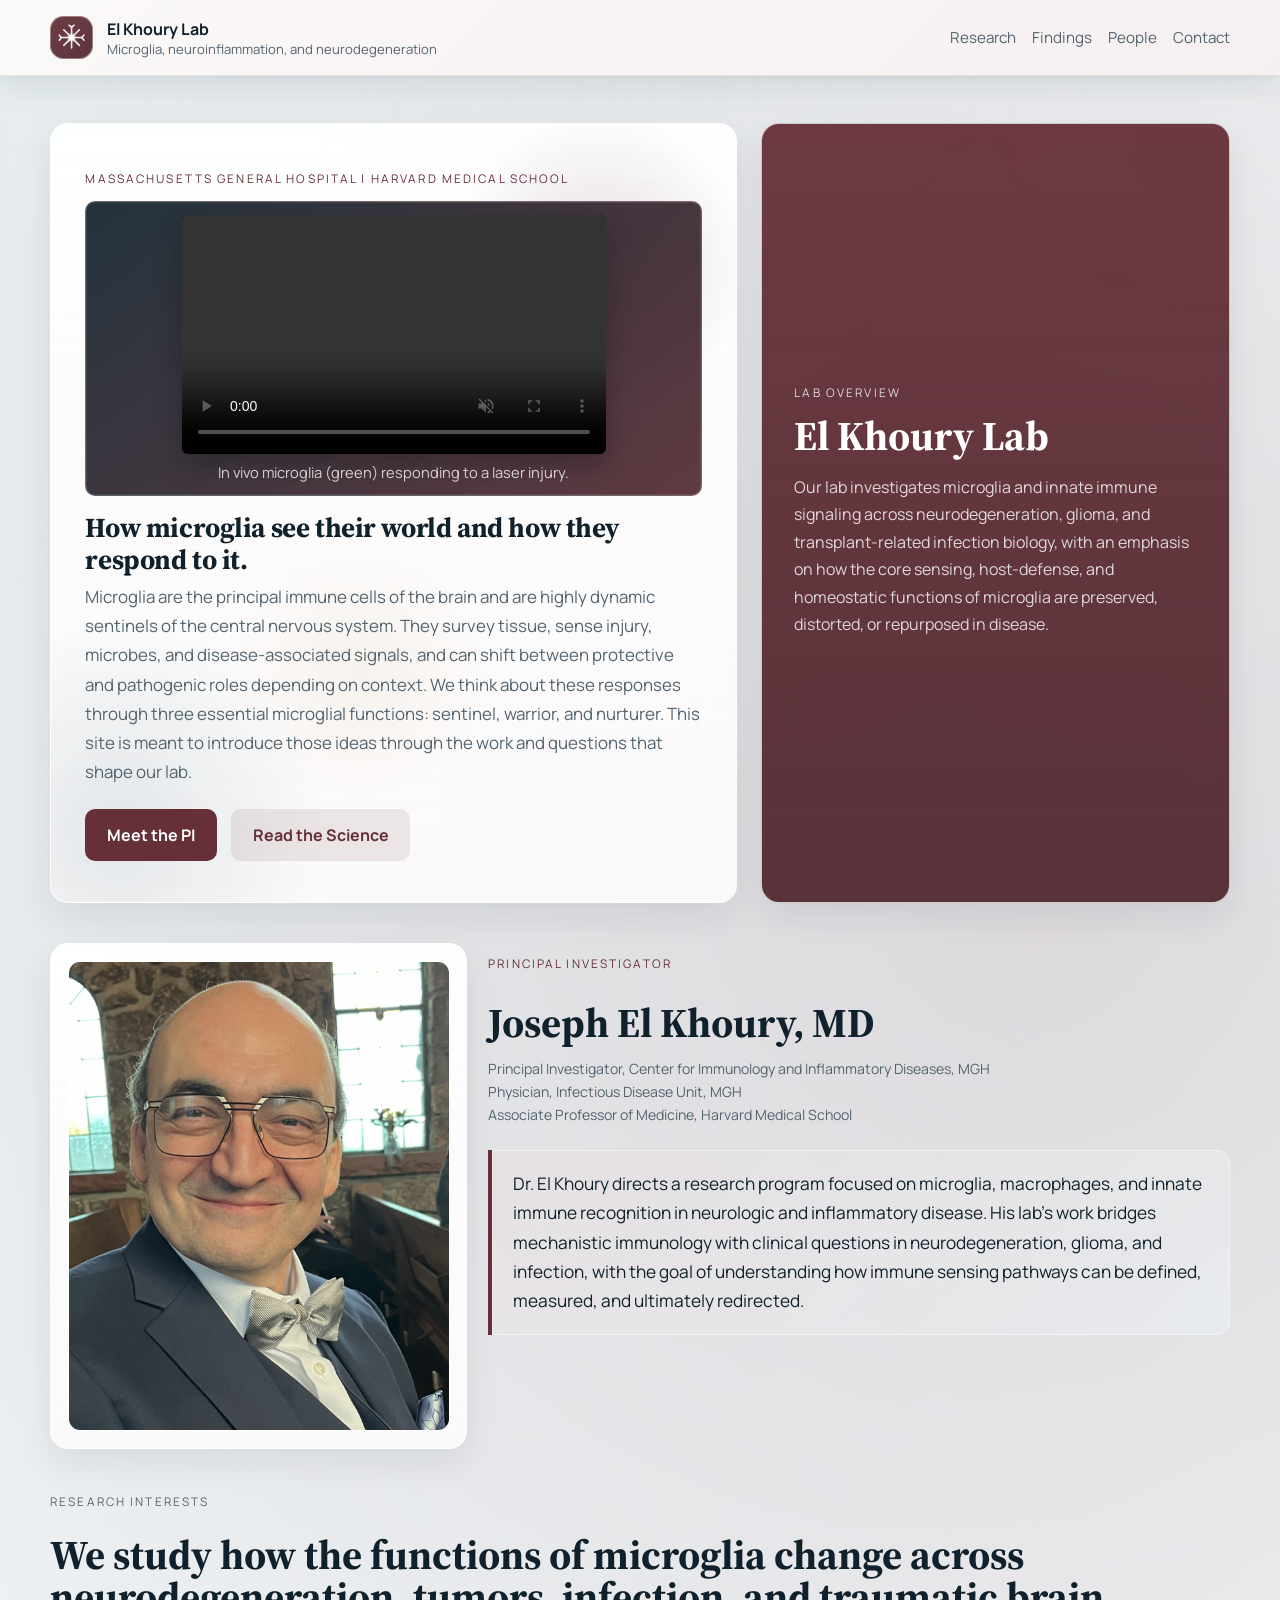
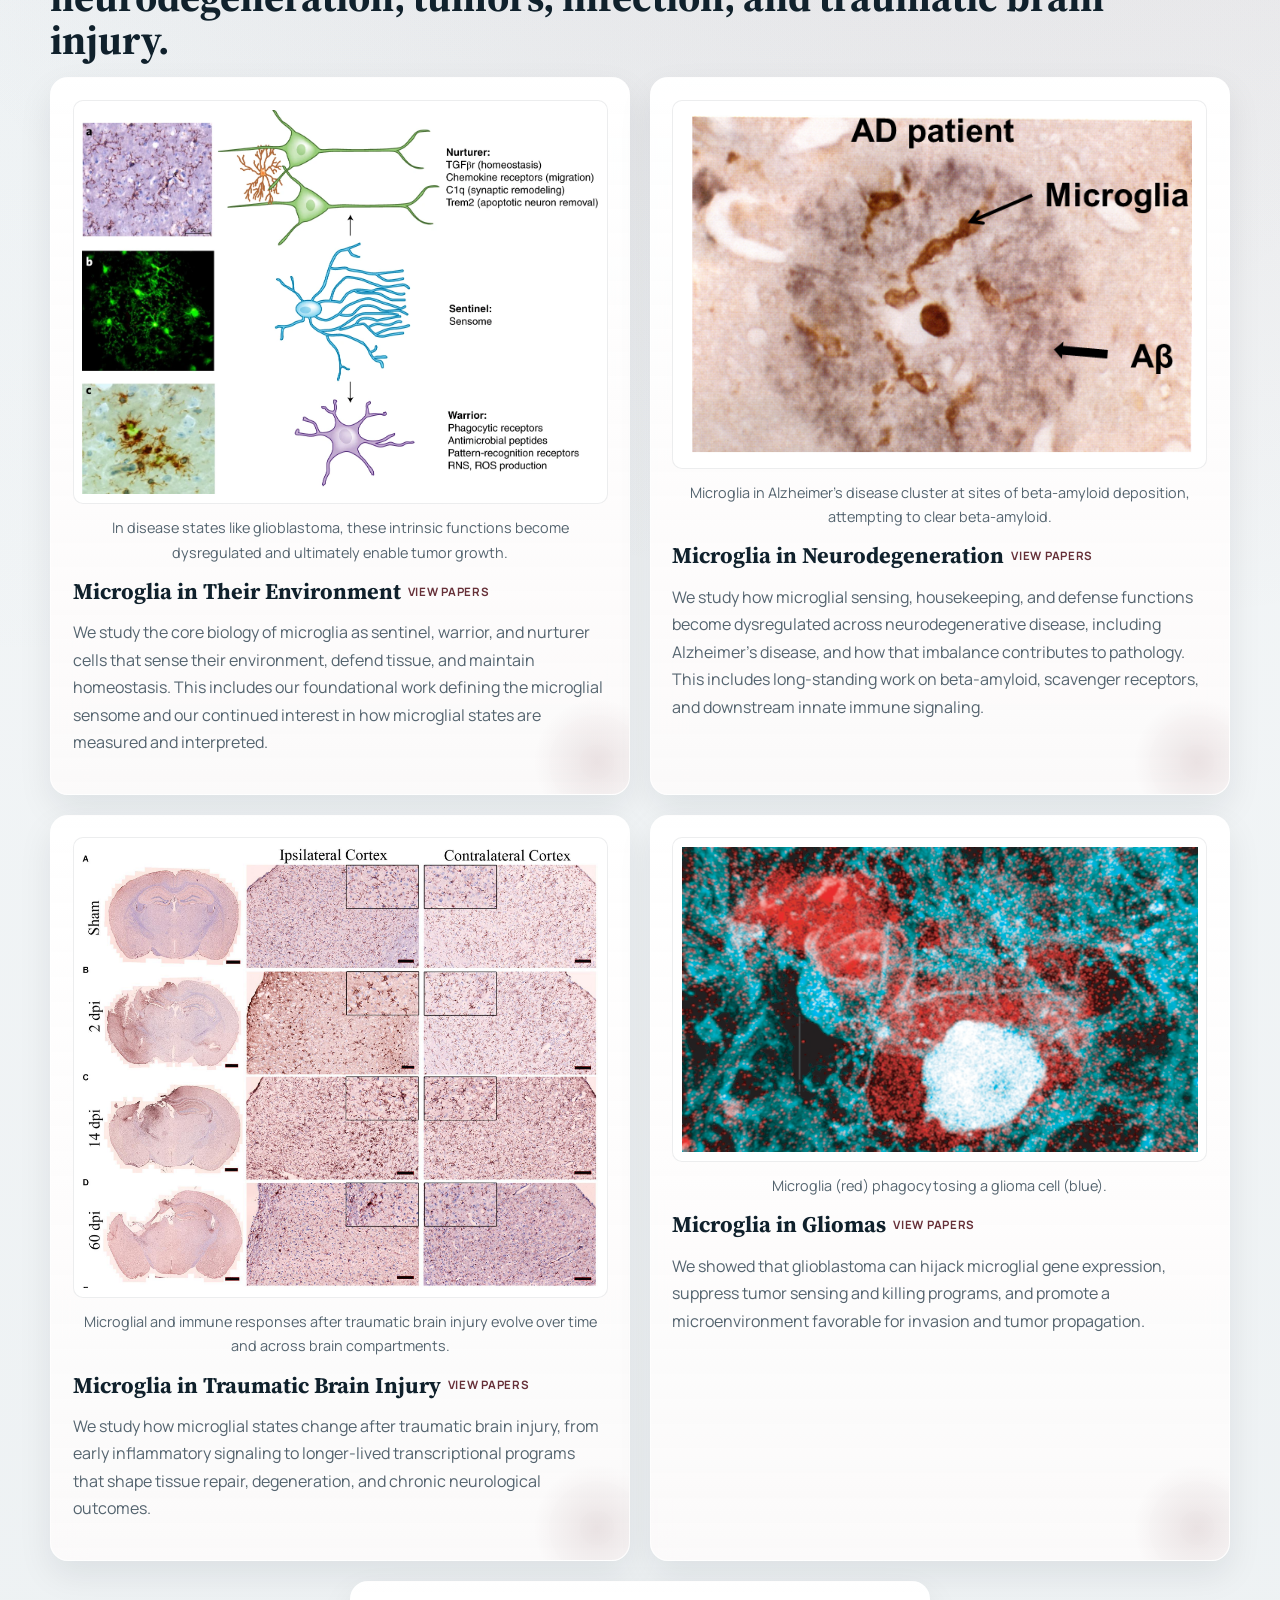
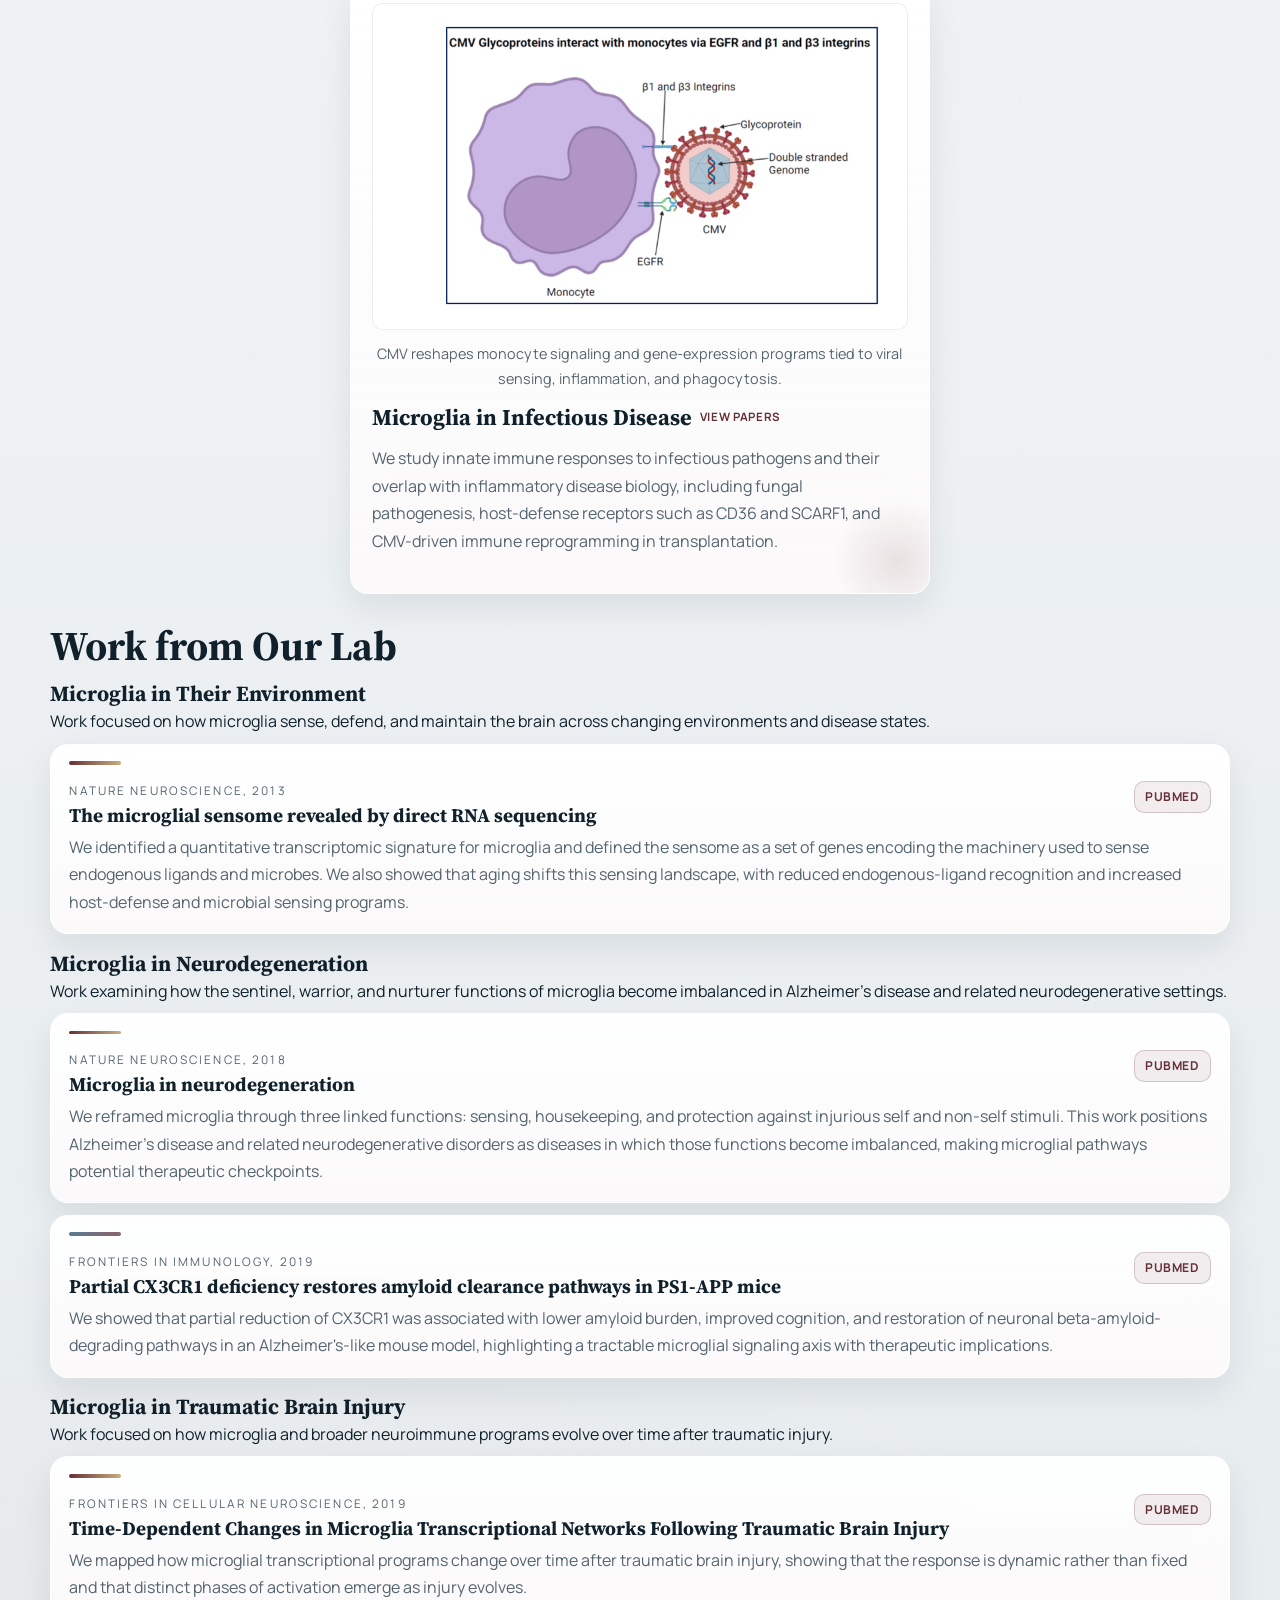
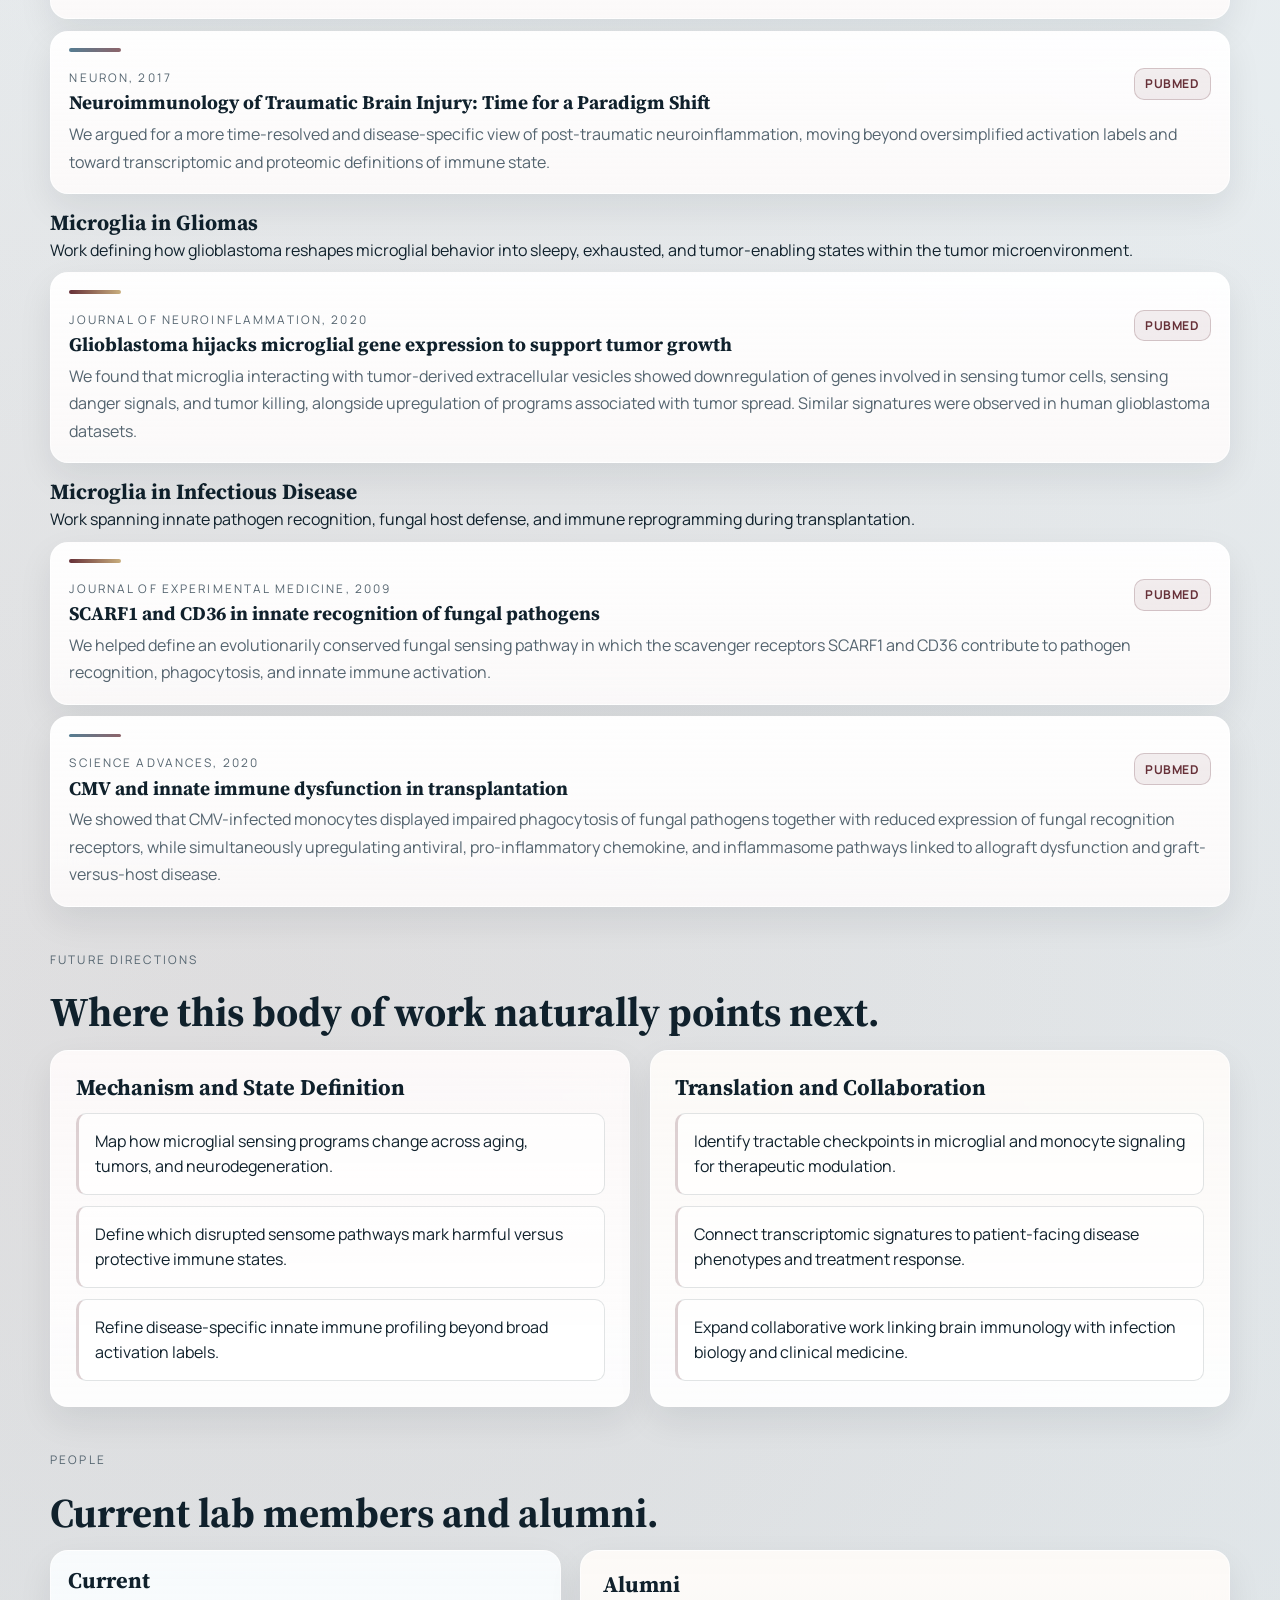
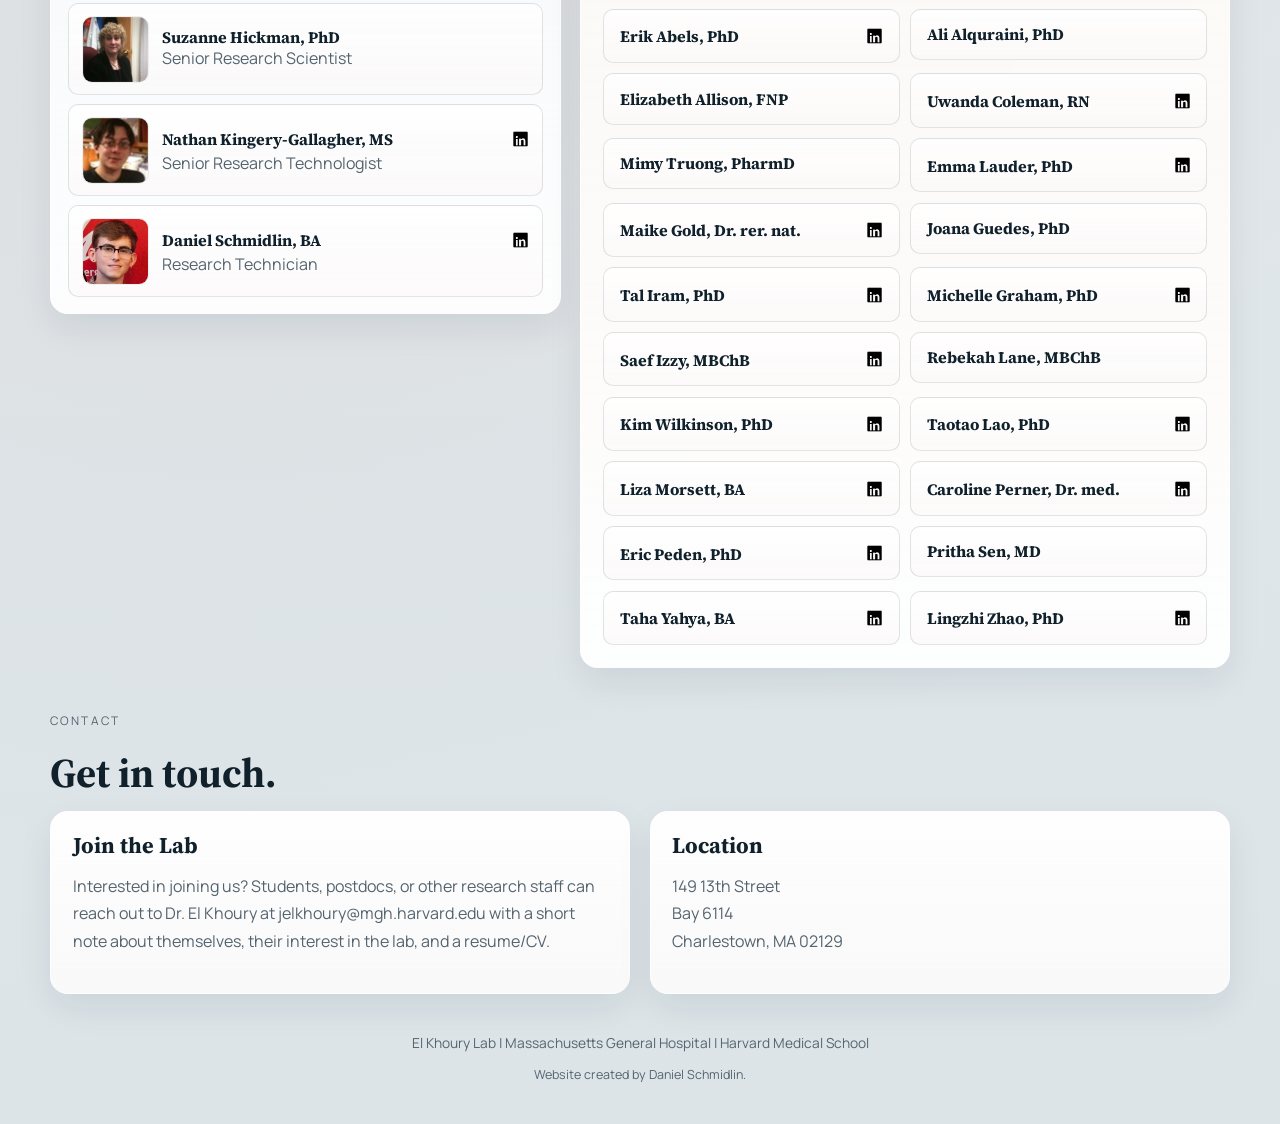
==== commit 436b15e3: "Add files via upload" ====
--- a/index.html
+++ b/index.html
@@ -121,7 +121,7 @@
           <!-- PI TITLES -->
           <div class="pi-titles" aria-label="Professional titles">
             <p>Principal Investigator, Center for Immunology and Inflammatory Diseases, MGH</p>
-            <p>Associate Physician, Infectious Disease Unit, MGH</p>
+            <p>Physician, Infectious Disease Unit, MGH</p>
             <p>Associate Professor of Medicine, Harvard Medical School</p>
           </div>
           <!-- PI BIO -->
@@ -484,6 +484,14 @@
               </article>
               <article class="alumni-card">
                 <h4 class="alumni-name-with-link">
+                  <span>Emma Lauder, PhD</span>
+                  <a class="alumni-link-icon" href="https://www.linkedin.com/in/emma-lauder-phd-542590123/" target="_blank" rel="noopener noreferrer" aria-label="Emma Lauder LinkedIn">
+                    <img src="linkedinlogo.png" alt="">
+                  </a>
+                </h4>
+              </article>
+              <article class="alumni-card">
+                <h4 class="alumni-name-with-link">
                   <span>Maike Gold, Dr. rer. nat.</span>
                   <a class="alumni-link-icon" href="https://de.linkedin.com/in/maike-gold-284a24109/" target="_blank" rel="noopener noreferrer" aria-label="Maike Gold LinkedIn">
                     <img src="linkedinlogo.png" alt="">
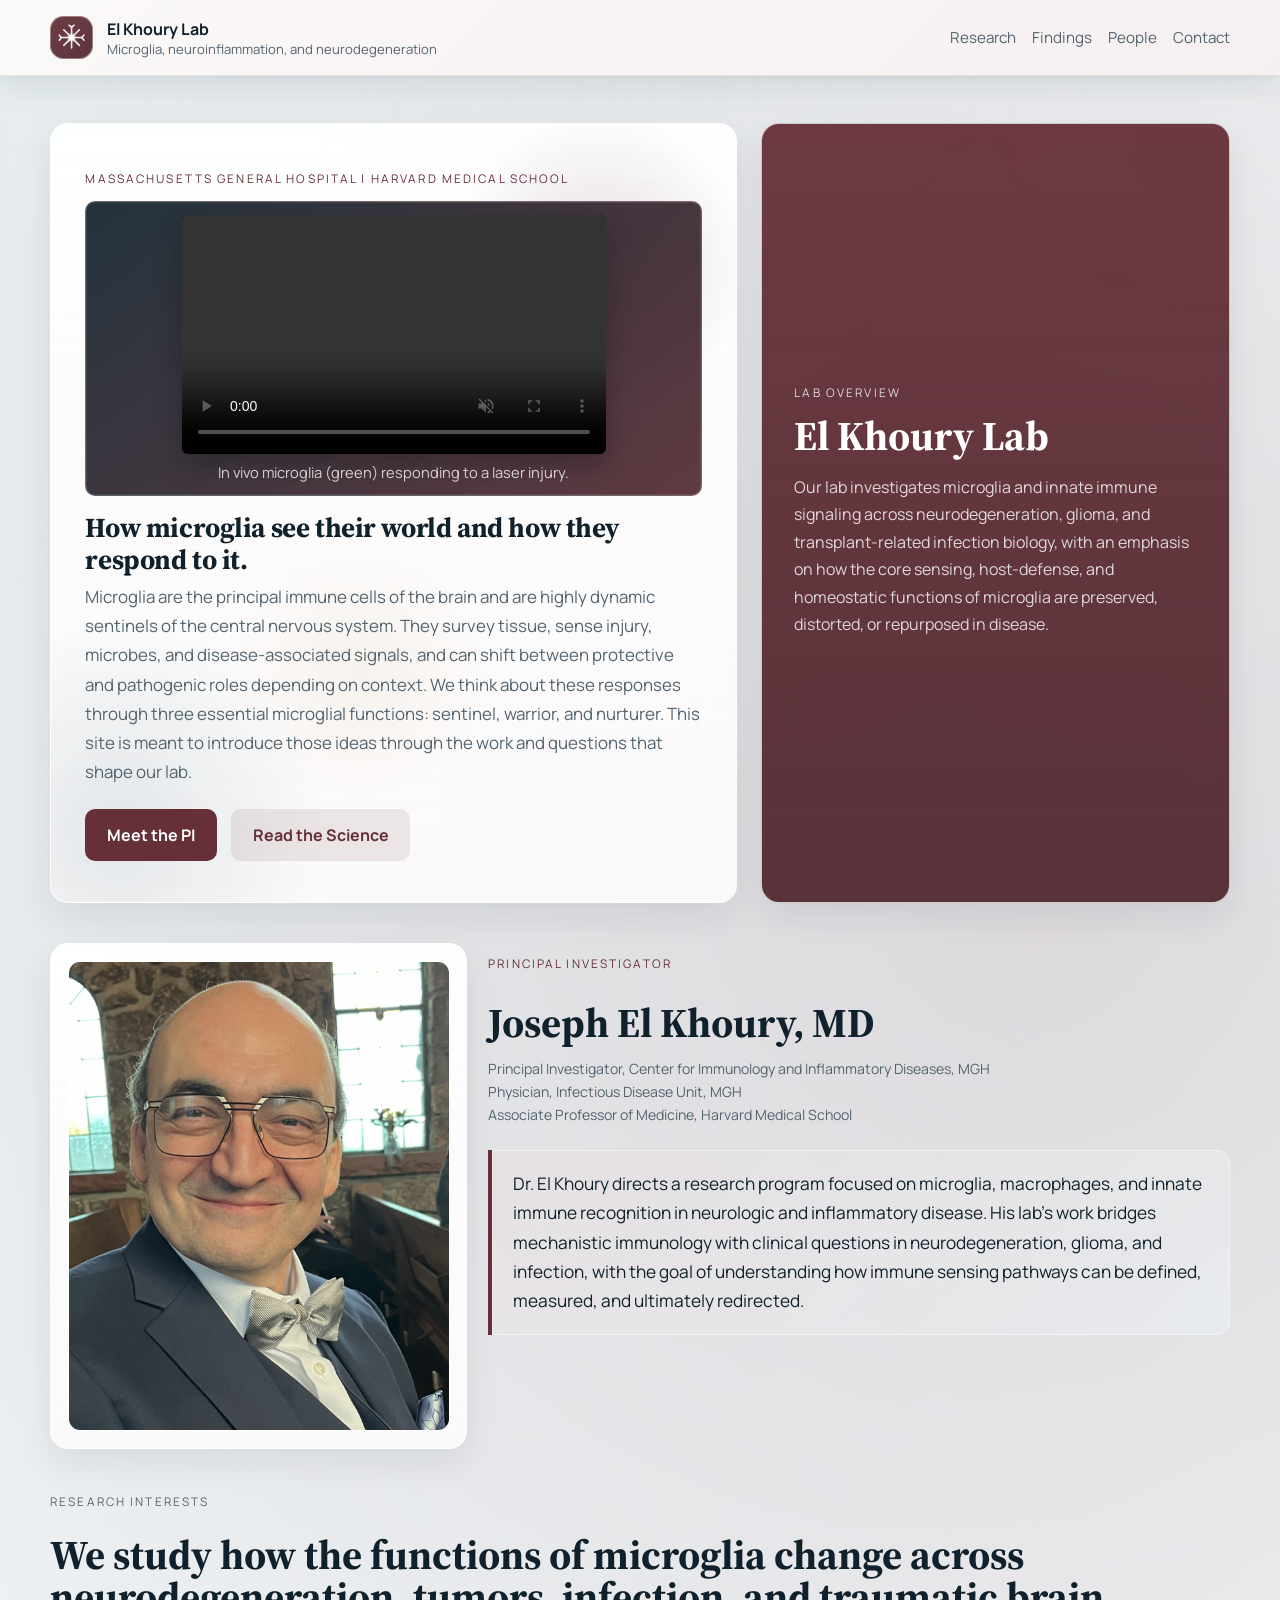
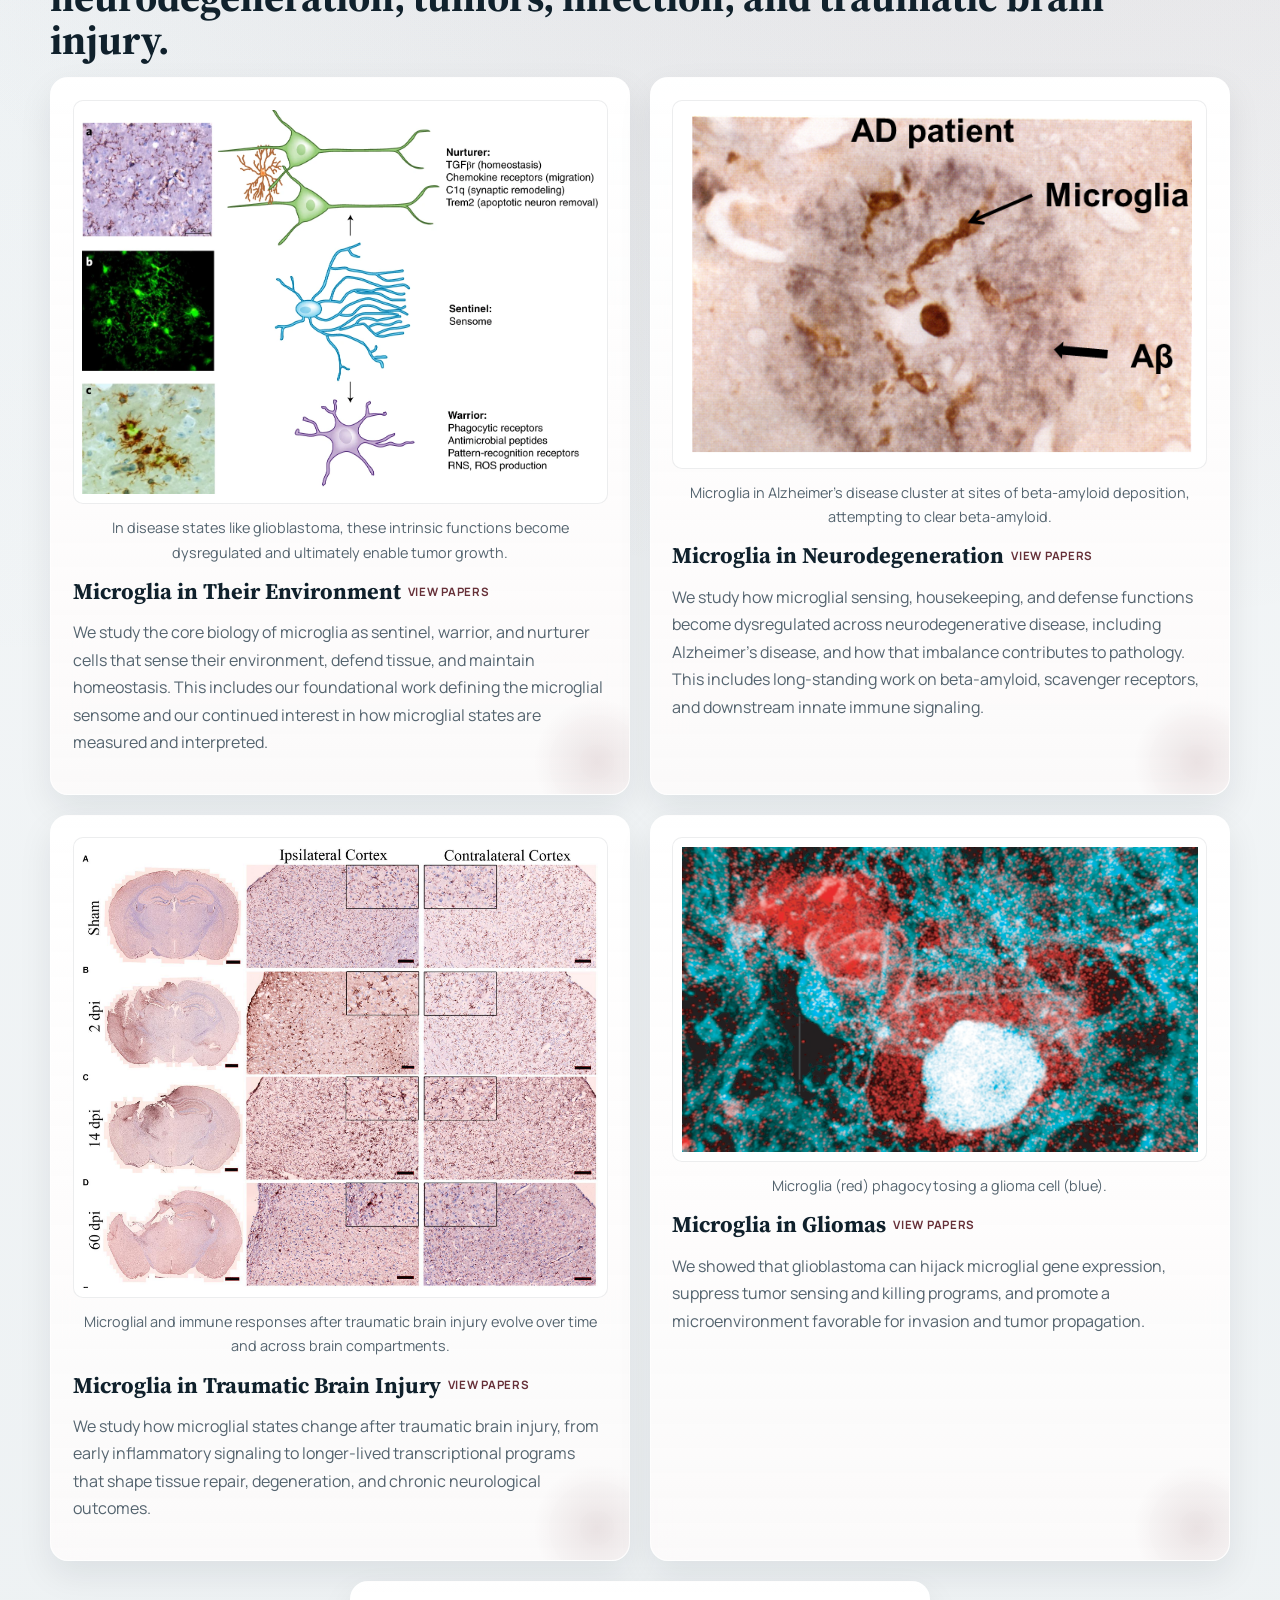
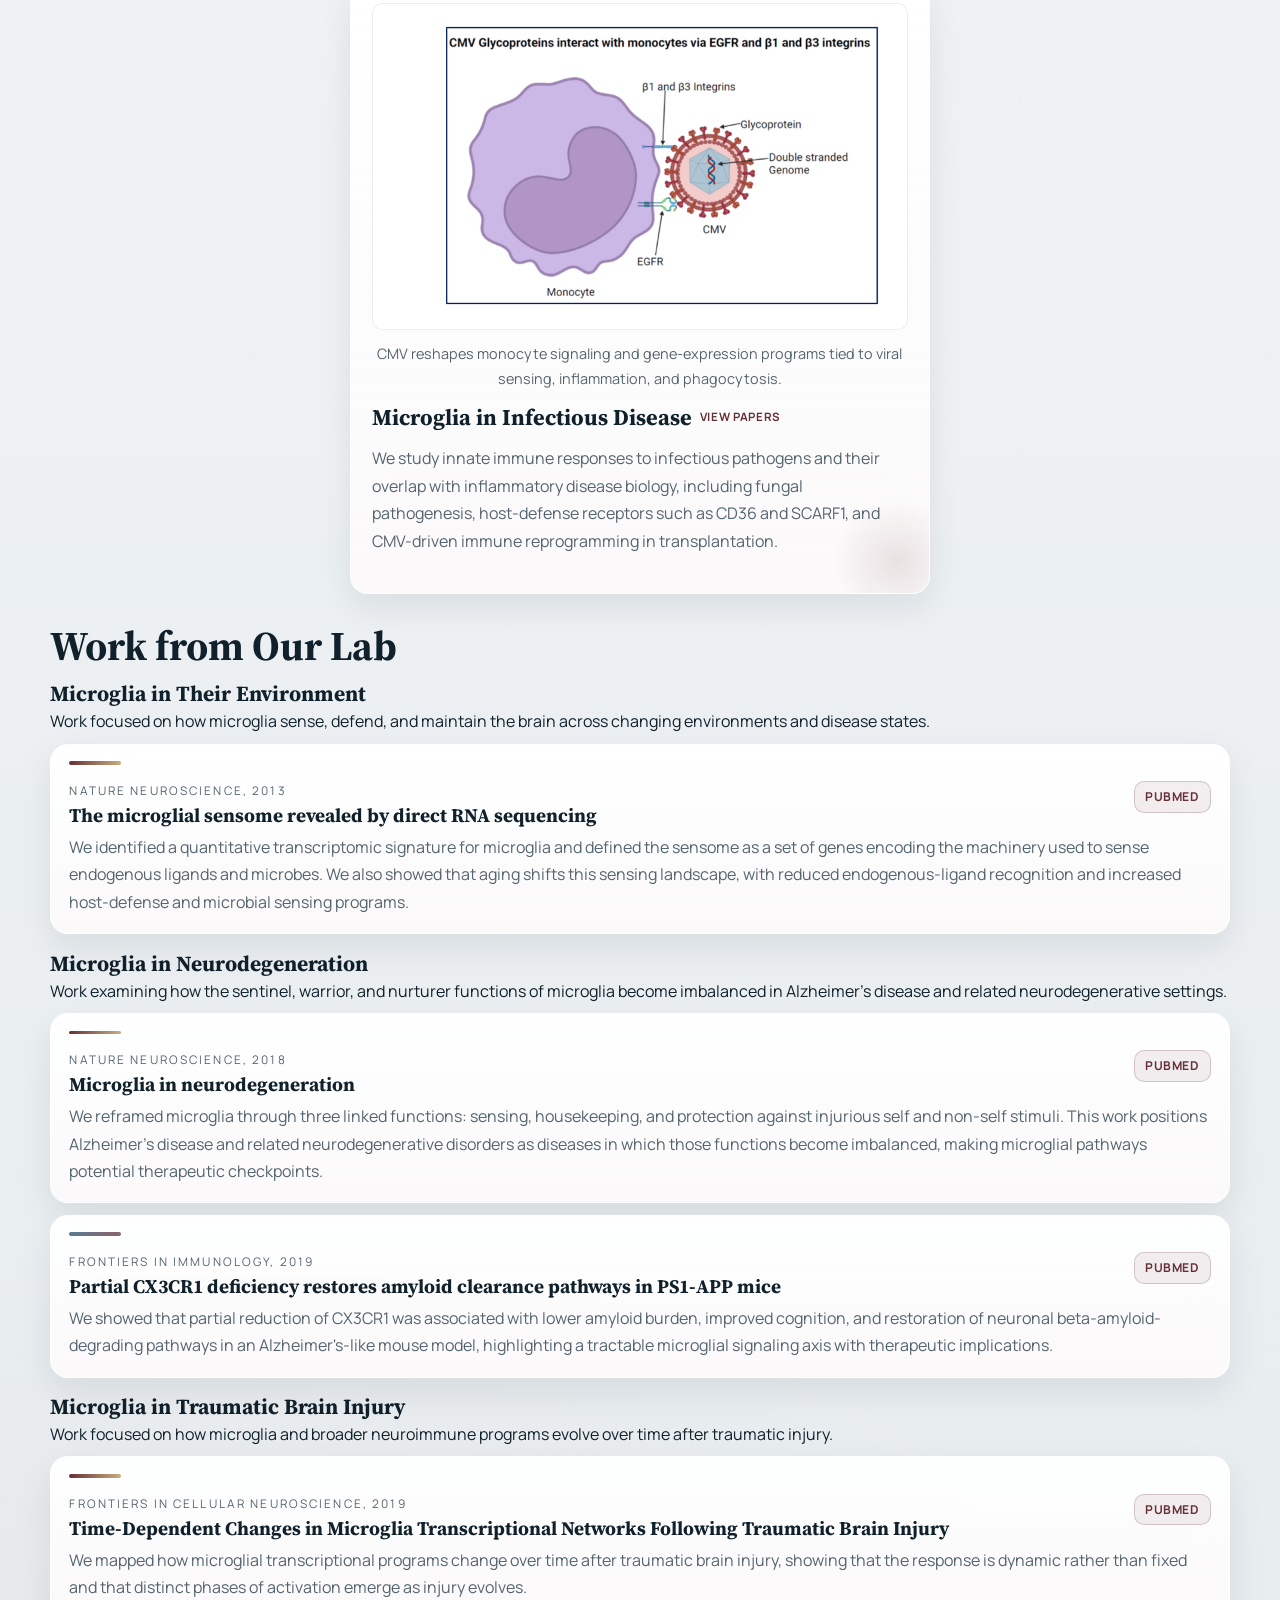
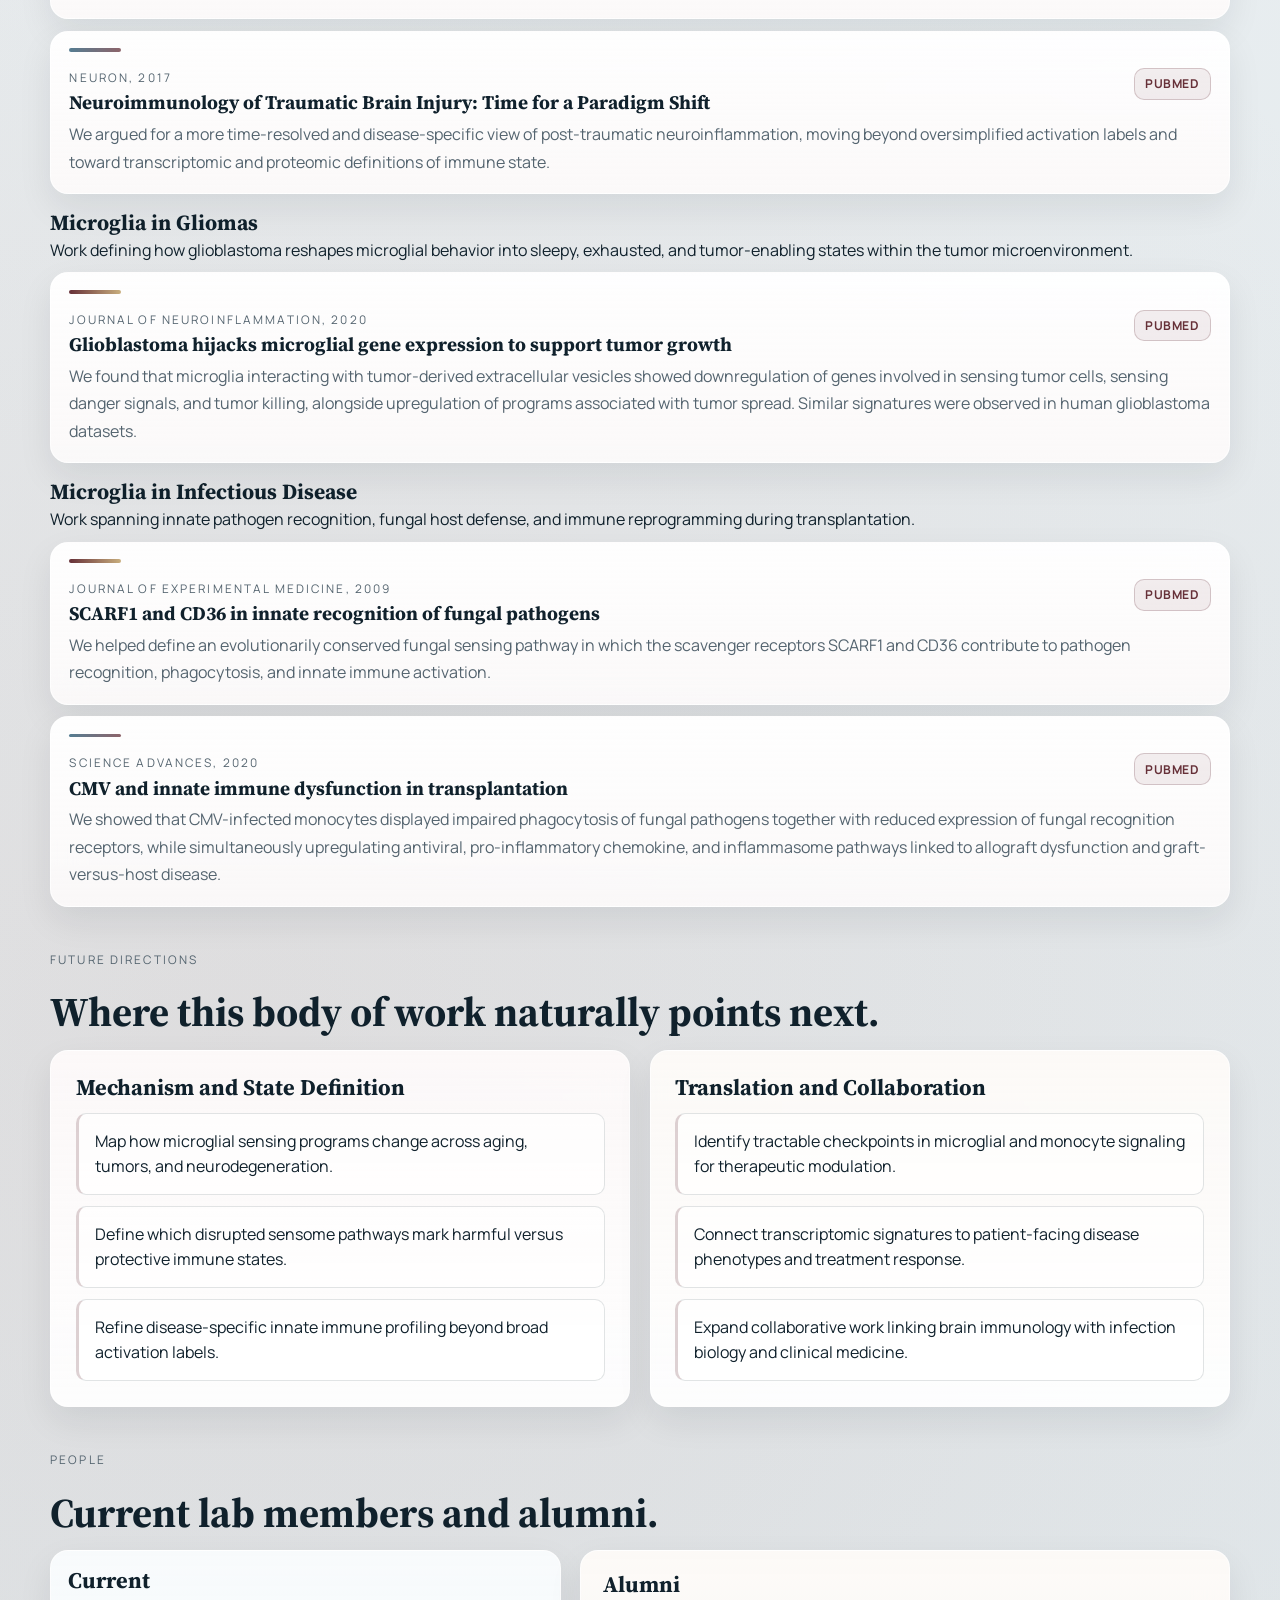
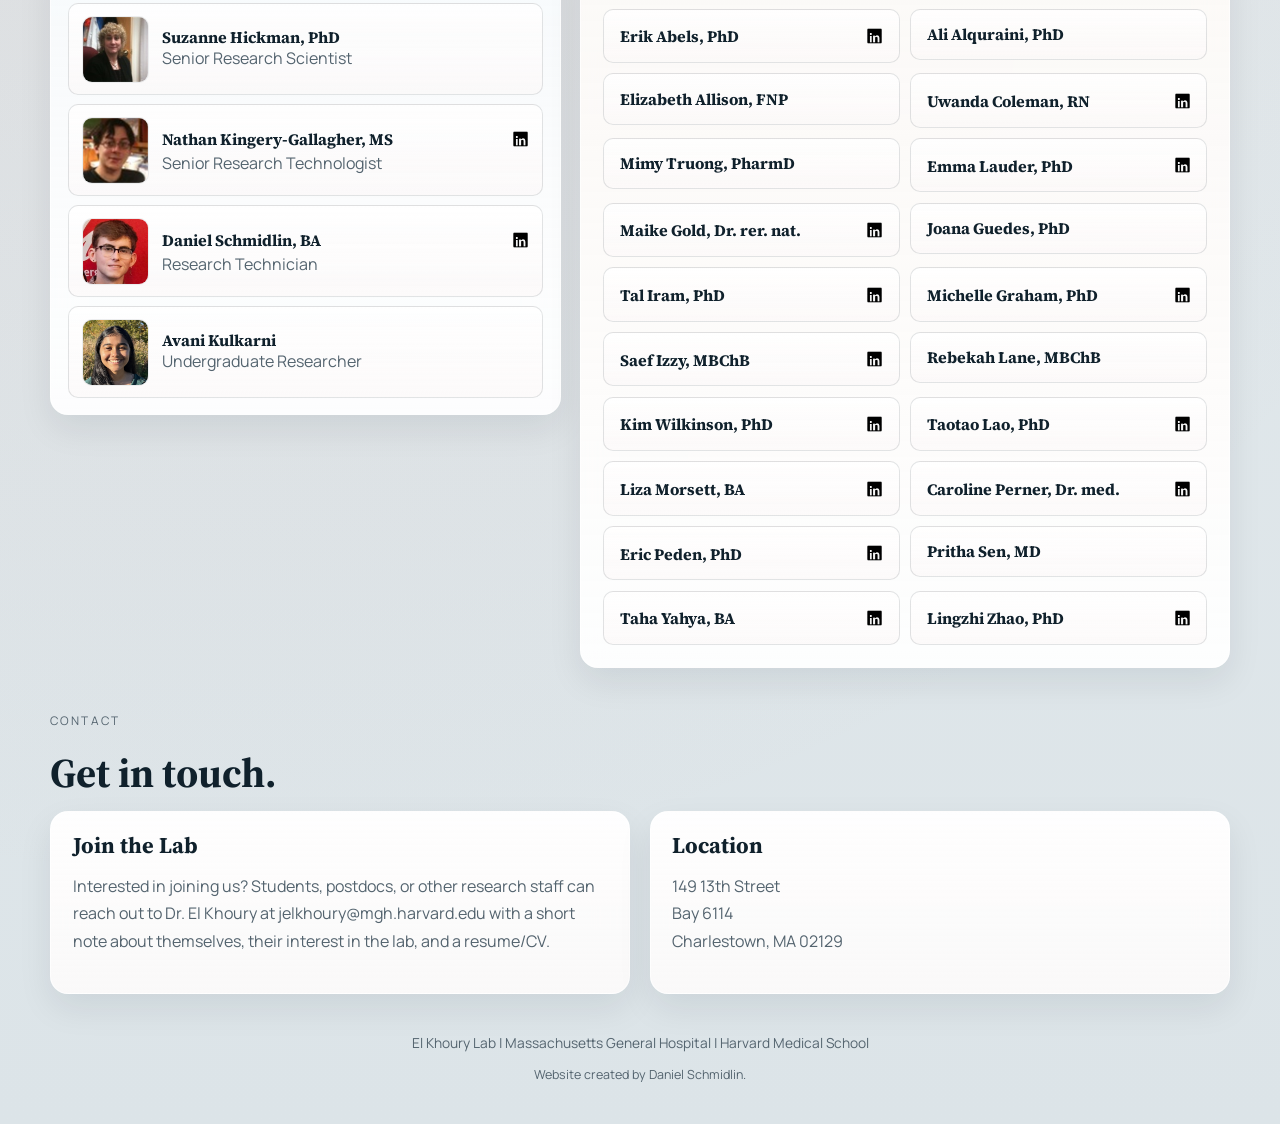
==== commit d2d79e95: "Add files via upload" ====
--- a/index.html
+++ b/index.html
@@ -450,6 +450,14 @@
                   <p>Research Technician</p>
                 </div>
               </article>
+              <!-- CURRENT MEMBER 4 -->
+              <article class="member-card">
+                <img class="person-photo" src="Avani_cropped_v1.png" alt="Avani Kulkarni">
+                <div>
+                  <h4>Avani Kulkarni</h4>
+                  <p>Undergraduate Researcher</p>
+                </div>
+              </article>
             </div>
           </article>
 
